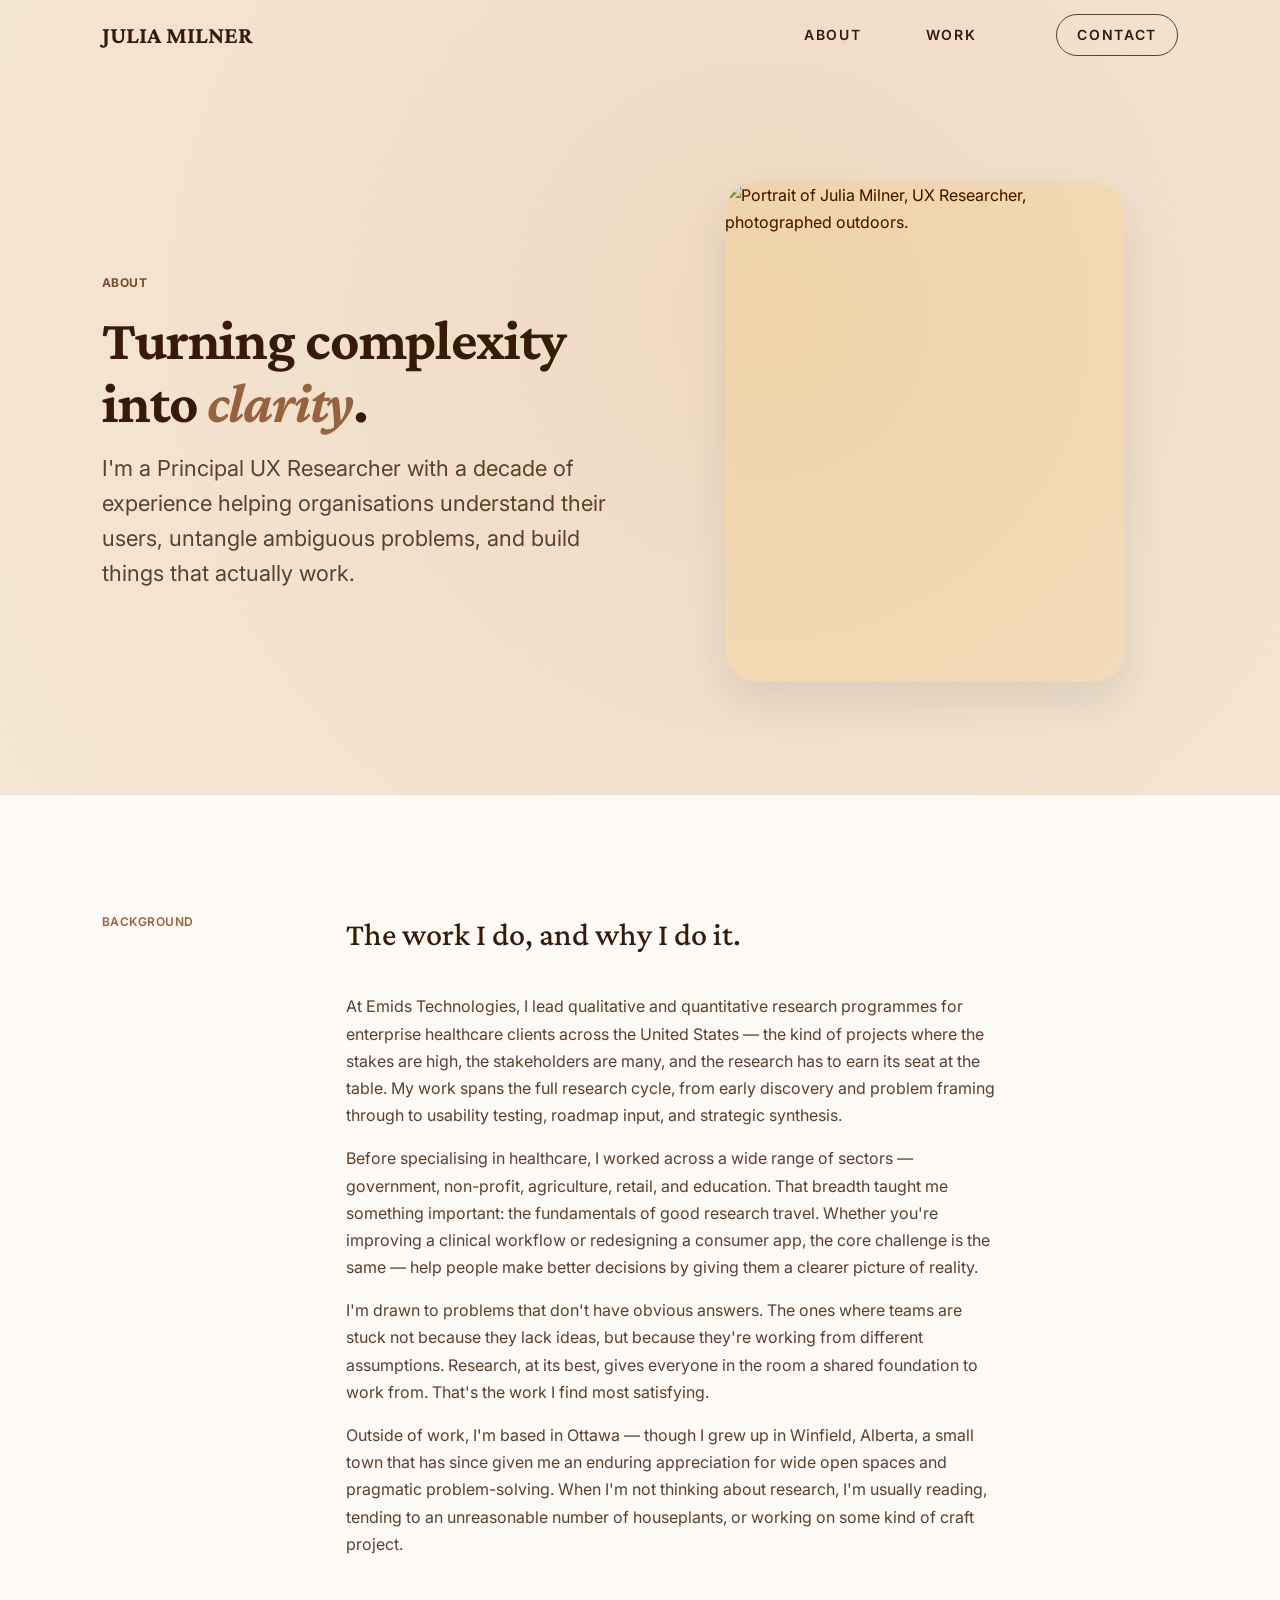
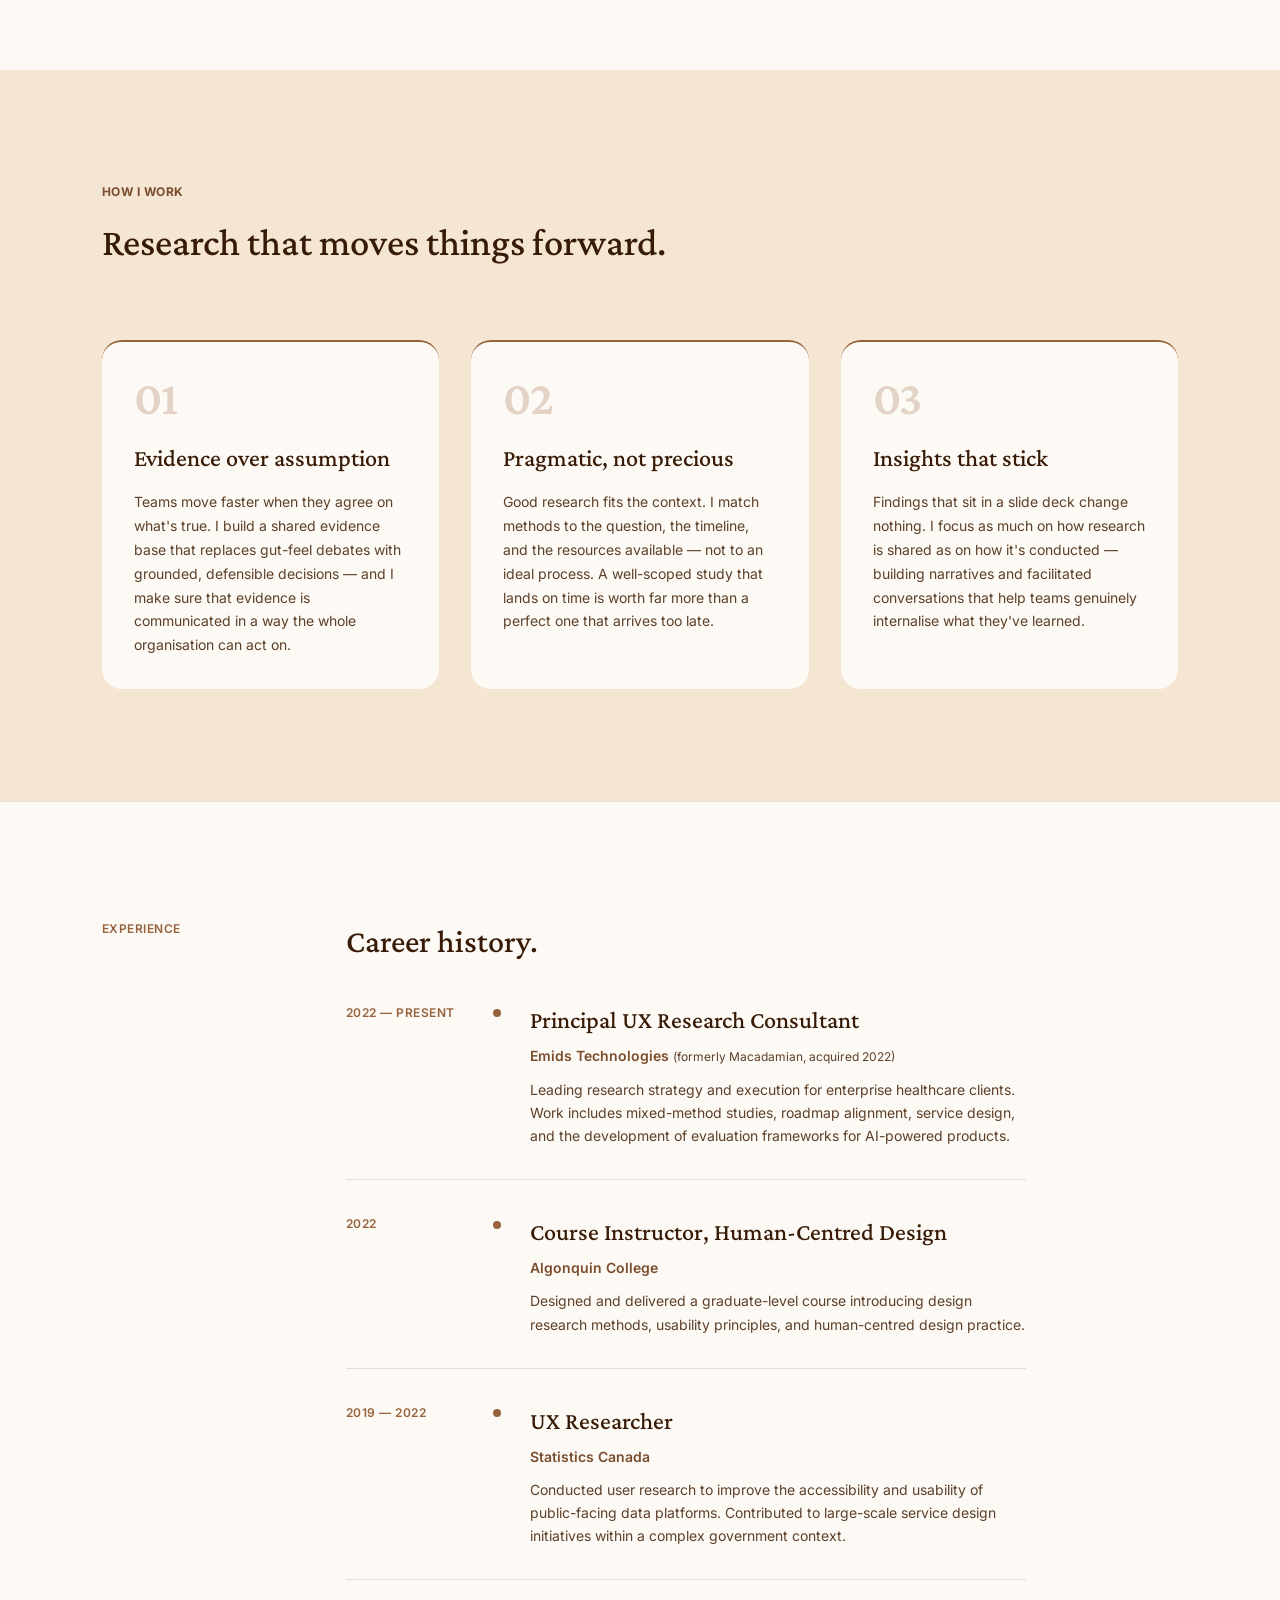
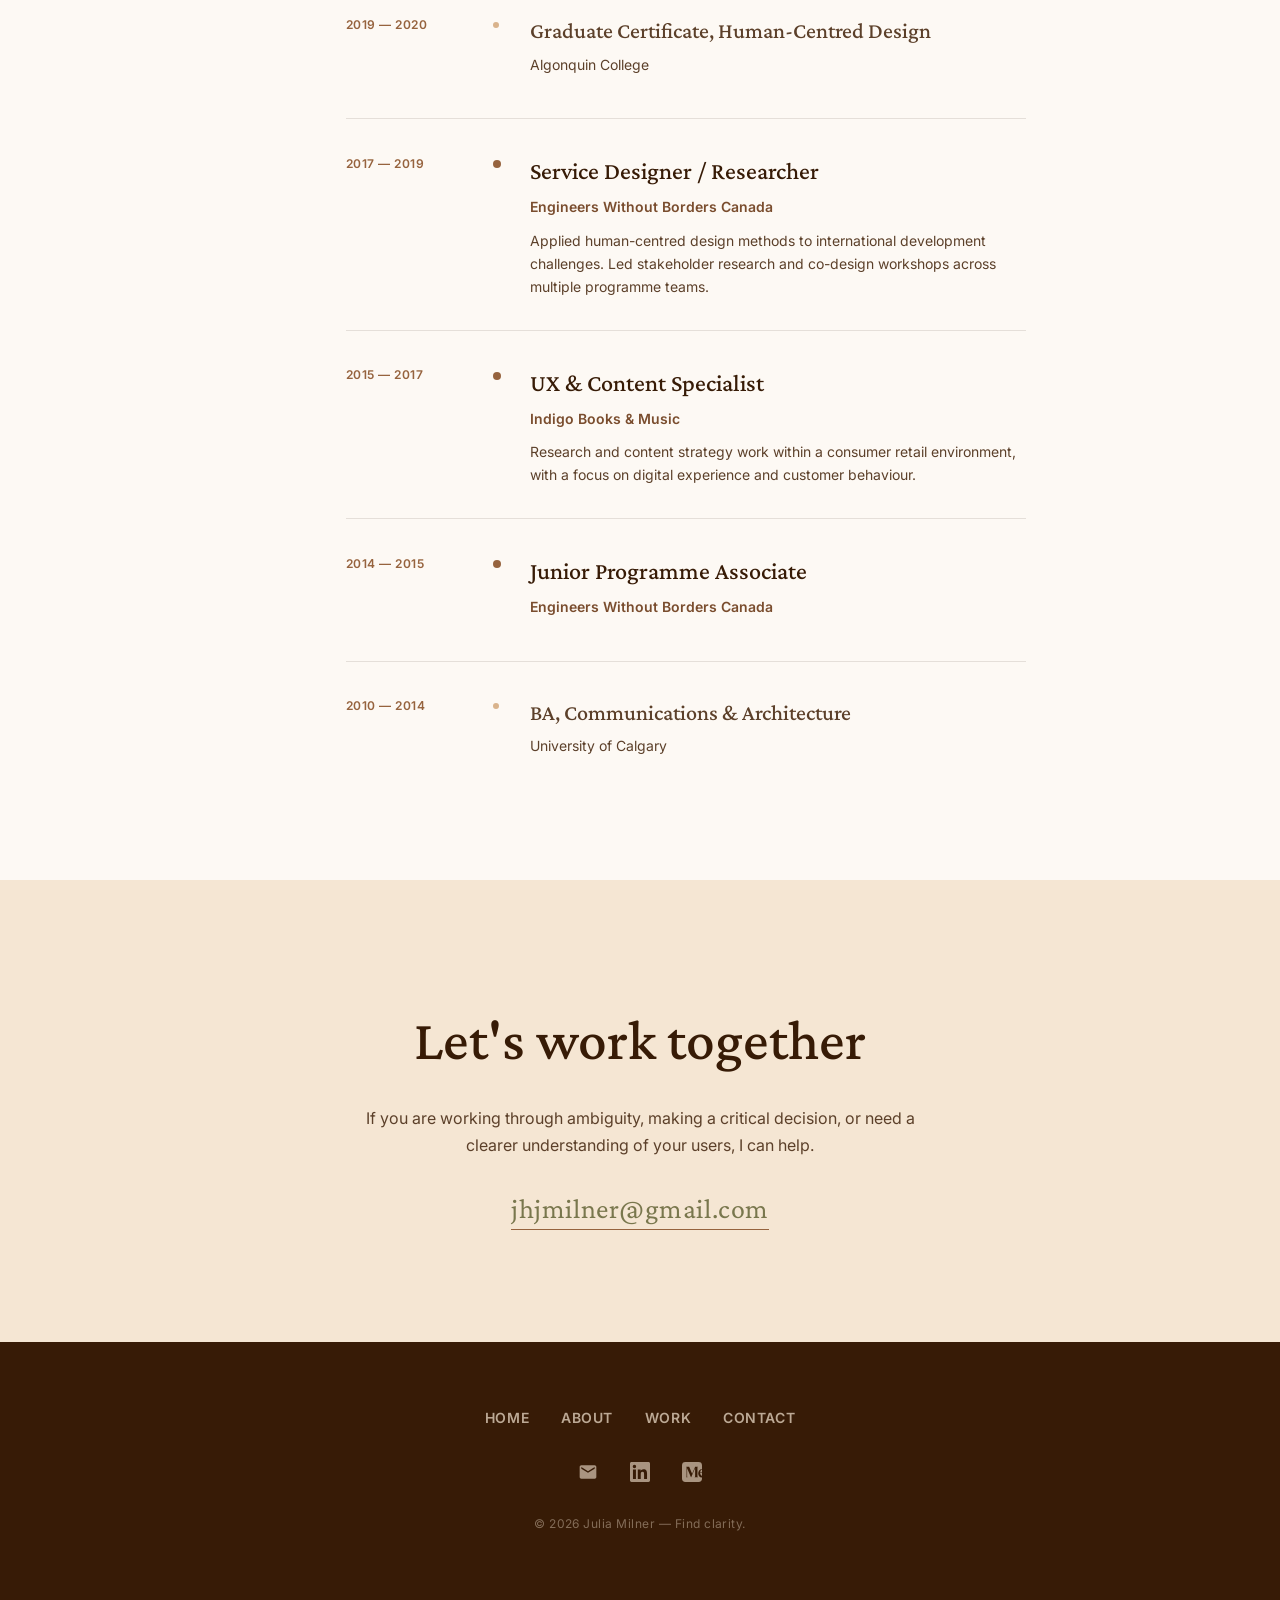
==== about.html @ 1ef883a5 "Updates to Roadmap case study, replacing placeholder images and text." ====
<!DOCTYPE html>
<html lang="en">

<head>
    <meta charset="UTF-8" />
    <meta name="format-detection" content="telephone=no">
    <meta name="viewport" content="width=device-width, initial-scale=1.0" />
    <meta name="description" content="About Julia Milner — Principal UX Researcher and Service Designer specialising in healthcare, AI, and complex enterprise products." />
    <title>About | Julia Milner — UX Researcher & Service Designer</title>

    <!-- Google Fonts -->
    <link rel="preconnect" href="https://fonts.googleapis.com" />
    <link rel="preconnect" href="https://fonts.gstatic.com" crossorigin />
    <link href="https://fonts.googleapis.com/css2?family=Crimson+Pro:ital,wght@0,400;0,600;1,400&family=Inter:wght@400;600;700&display=swap" rel="stylesheet">

    <!-- GSAP & ScrollTrigger -->
    <script src="https://cdnjs.cloudflare.com/ajax/libs/gsap/3.12.2/gsap.min.js" defer></script>
    <script src="https://cdnjs.cloudflare.com/ajax/libs/gsap/3.12.2/ScrollTrigger.min.js" defer></script>

    <!-- Stylesheets: base first, then about-page extensions -->
    <link rel="stylesheet" href="style.css" />
    <link rel="stylesheet" href="about-styles.css" />
</head>

<body>

    <!-- =====================
         NAVIGATION
    ========================== -->
    <nav id="main-nav" aria-label="Main navigation">
        <div class="nav-inner">
            <a href="index.html" class="nav-logo">
                <span class="nav-logo-full">JULIA MILNER</span>
                <span class="nav-logo-initials">JM</span>
            </a>
            <ul class="nav-links">
                <!-- aria-current="page" marks the active link for screen readers -->
                <li><a href="about.html" aria-current="page">About</a></li>
                <li><a href="work.html">Work</a></li>
                <li><a href="#contact" class="btn-secondary">Contact</a></li>
            </ul>
            <button class="nav-hamburger" aria-label="Open navigation menu" aria-expanded="false">
                <span></span>
                <span></span>
            </button>
        </div>
        <!-- Mobile menu overlay -->
        <div class="nav-mobile-menu" aria-hidden="true">
            <ul class="nav-mobile-links">
                <li><a href="index.html">Julia Milner</a></li>
                <li><a href="about.html" aria-current="page">About</a></li>
                <li><a href="work.html">Work</a></li>
                <li><a href="#contact" class="btn-secondary">Contact</a></li>
            </ul>
            <div class="nav-mobile-social">
                <a href="https://www.linkedin.com/in/juliamilner/" target="_blank" rel="noopener noreferrer" aria-label="Visit Julia's LinkedIn profile">
                    <svg xmlns="http://www.w3.org/2000/svg" width="20" height="20" viewBox="0 0 24 24" fill="currentColor" aria-hidden="true">
                        <path d="M20.447 20.452h-3.554v-5.569c0-1.328-.027-3.037-1.852-3.037-1.853 0-2.136 1.445-2.136 2.939v5.667H9.351V9h3.414v1.561h.046c.477-.9 1.637-1.85 3.37-1.85 3.601 0 4.267 2.37 4.267 5.455v6.286zM5.337 7.433a2.062 2.062 0 0 1-2.063-2.065 2.064 2.064 0 1 1 2.063 2.065zm1.782 13.019H3.555V9h3.564v11.452zM22.225 0H1.771C.792 0 0 .774 0 1.729v20.542C0 23.227.792 24 1.771 24h20.451C23.2 24 24 23.227 24 22.271V1.729C24 .774 23.2 0 22.222 0h.003z"/>
                    </svg>
                </a>
                <a href="https://medium.com/@JuliaMilner" target="_blank" rel="noopener noreferrer" aria-label="Visit Julia's Medium profile">
                    <svg xmlns="http://www.w3.org/2000/svg" width="20" height="20" viewBox="0 0 24 24" fill="currentColor" aria-hidden="true">
                        <path d="M4.21 0A4.201 4.201 0 0 0 0 4.21v15.58A4.201 4.201 0 0 0 4.21 24h15.58A4.201 4.201 0 0 0 24 19.79v-1.093c-.137.013-.278.02-.422.02-2.577 0-4.027-2.146-4.09-4.832a7.592 7.592 0 0 1 .022-.708c.093-1.186.475-2.241 1.105-3.022a3.885 3.885 0 0 1 1.395-1.1c.468-.237 1.127-.367 1.664-.367h.023c.101 0 .202.004.303.01V4.211A4.201 4.201 0 0 0 19.79 0Zm.198 5.583h4.165l3.588 8.435 3.59-8.435h3.864v.146l-.019.004c-.705.16-1.063.397-1.063 1.254h-.003l.003 10.274c.06.676.424.885 1.063 1.03l.02.004v.145h-4.923v-.145l.019-.005c.639-.144.994-.353 1.054-1.03V7.267l-4.745 11.15h-.261L6.15 7.569v9.445c0 .857.358 1.094 1.063 1.253l.02.004v.147H4.405v-.147l.019-.004c.705-.16 1.065-.397 1.065-1.253V6.987c0-.857-.358-1.094-1.064-1.254l-.018-.004zm19.25 3.668c-1.086.023-1.733 1.323-1.813 3.124H24V9.298a1.378 1.378 0 0 0-.342-.047Zm-1.862 3.632c-.1 1.756.86 3.239 2.204 3.634v-3.634z"/>
                    </svg>
                </a>
            </div>
        </div>
    </nav>


    <!-- =====================
         ABOUT HERO
         Two-column layout: headline + pull quote left,
         portrait right — mirrors the work page hero pattern.
    ========================== -->
    <header class="about-hero" role="banner">
        <div class="container about-hero-grid">

            <!-- Left: text content -->
            <div class="about-hero-content">
                <span class="label-eyebrow">About</span>
                <h1 class="about-hero-headline">Turning complexity into <em>clarity</em>.</h1>
                <p class="about-hero-lead">
                    I'm a Principal UX Researcher with a decade of experience helping organisations understand their users, untangle ambiguous problems, and build things that actually work.
                </p>
            </div>

            <!-- Right: portrait image
                 REPLACE: swap <div class="about-portrait-placeholder"> for an <img> once
                 a final photo is confirmed.
                 Suggested size: 800 × 1000 px. Use descriptive alt text.
                 Example: <img src="images/julia-about.jpg" alt="Portrait of Julia Milner" />
            -->
            <div class="about-hero-portrait" aria-hidden="false">
                <div class="about-portrait-frame">
                    <img src="images/julia-about.jpg"
                         alt="Portrait of Julia Milner, UX Researcher, photographed outdoors." />
                    <!-- Decorative overlay — purely visual, hidden from screen readers -->
                    <div class="about-portrait-overlay" aria-hidden="true"></div>
                </div>
            </div>

        </div>
    </header>


    <!-- =====================
         BIO SECTION
         Narrative prose introducing Julia to prospective
         clients and hiring managers. Two columns on desktop.
    ========================== -->
    <section id="bio" class="about-section about-bio" aria-labelledby="bio-heading">
        <div class="container about-bio-inner">

            <!-- Sticky section label (desktop) -->
            <div class="about-section-aside">
                <span class="about-section-label" aria-hidden="true">Background</span>
            </div>

            <!-- Main bio content -->
            <div class="about-section-content">
                <h2 id="bio-heading" class="about-section-heading">The work I do, and why I do it.</h2>

                <p>
                    At Emids Technologies, I lead qualitative and quantitative research programmes for enterprise healthcare clients across the United States — the kind of projects where the stakes are high, the stakeholders are many, and the research has to earn its seat at the table. My work spans the full research cycle, from early discovery and problem framing through to usability testing, roadmap input, and strategic synthesis.
                </p>
                <p>
                    Before specialising in healthcare, I worked across a wide range of sectors — government, non-profit, agriculture, retail, and education. That breadth taught me something important: the fundamentals of good research travel. Whether you're improving a clinical workflow or redesigning a consumer app, the core challenge is the same — help people make better decisions by giving them a clearer picture of reality.
                </p>
                <p>
                    I'm drawn to problems that don't have obvious answers. The ones where teams are stuck not because they lack ideas, but because they're working from different assumptions. Research, at its best, gives everyone in the room a shared foundation to work from. That's the work I find most satisfying.
                </p>
                <p>
                    Outside of work, I'm based in Ottawa — though I grew up in Winfield, Alberta, a small town that has since given me an enduring appreciation for wide open spaces and pragmatic problem-solving. When I'm not thinking about research, I'm usually reading, tending to an unreasonable number of houseplants, or working on some kind of craft project.
                </p>
            </div>

        </div>
    </section>


    <!-- =====================
         APPROACH / VALUES SECTION
         Three guiding principles — gives clients and
         hiring managers a sense of how Julia works.
    ========================== -->
    <section id="approach" class="about-section about-approach" aria-labelledby="approach-heading">
        <div class="container">

            <div class="about-approach-header">
                <span class="label-eyebrow">How I work</span>
                <h2 id="approach-heading">Research that moves things forward.</h2>
            </div>

            <div class="about-principles-grid" role="list">

                <!-- Principle 1 -->
                <article class="about-principle-card" role="listitem">
                    <div class="about-principle-number" aria-hidden="true">01</div>
                    <h3>Evidence over assumption</h3>
                    <p>
                        Teams move faster when they agree on what's true. I build a shared evidence base that replaces gut-feel debates with grounded, defensible decisions — and I make sure that evidence is communicated in a way the whole organisation can act on.
                    </p>
                </article>

                <!-- Principle 2 -->
                <article class="about-principle-card" role="listitem">
                    <div class="about-principle-number" aria-hidden="true">02</div>
                    <h3>Pragmatic, not precious</h3>
                    <p>
                        Good research fits the context. I match methods to the question, the timeline, and the resources available — not to an ideal process. A well-scoped study that lands on time is worth far more than a perfect one that arrives too late.
                    </p>
                </article>

                <!-- Principle 3 -->
                <article class="about-principle-card" role="listitem">
                    <div class="about-principle-number" aria-hidden="true">03</div>
                    <h3>Insights that stick</h3>
                    <p>
                        Findings that sit in a slide deck change nothing. I focus as much on how research is shared as on how it's conducted — building narratives and facilitated conversations that help teams genuinely internalise what they've learned.
                    </p>
                </article>

            </div>
        </div>
    </section>


    <!-- =====================
         CAREER TIMELINE SECTION
         Scannable vertical timeline. Recruiters and clients
         can assess experience depth at a glance.
    ========================== -->
    <section id="experience" class="about-section about-timeline-section" aria-labelledby="timeline-heading">
        <div class="container about-bio-inner">

            <!-- Section aside label -->
            <div class="about-section-aside">
                <span class="about-section-label" aria-hidden="true">Experience</span>
            </div>

            <!-- Timeline content -->
            <div class="about-section-content">
                <h2 id="timeline-heading" class="about-section-heading">Career history.</h2>

                <ol class="about-timeline" aria-label="Career history, most recent first">

                    <!-- ── Role 1 ── -->
                    <li class="about-timeline-item">
                        <div class="about-timeline-meta">
                            <span class="about-timeline-date">2022 — Present</span>
                        </div>
                        <div class="about-timeline-body">
                            <h3 class="about-timeline-role">Principal UX Research Consultant</h3>
                            <span class="about-timeline-org">Emids Technologies <span class="about-timeline-note">(formerly Macadamian, acquired 2022)</span></span>
                            <p>
                                Leading research strategy and execution for enterprise healthcare clients. Work includes mixed-method studies, roadmap alignment, service design, and the development of evaluation frameworks for AI-powered products.
                            </p>
                        </div>
                    </li>

                    <!-- ── Role 2 ── -->
                    <li class="about-timeline-item">
                        <div class="about-timeline-meta">
                            <span class="about-timeline-date">2022</span>
                        </div>
                        <div class="about-timeline-body">
                            <h3 class="about-timeline-role">Course Instructor, Human-Centred Design</h3>
                            <span class="about-timeline-org">Algonquin College</span>
                            <p>
                                Designed and delivered a graduate-level course introducing design research methods, usability principles, and human-centred design practice.
                            </p>
                        </div>
                    </li>

                    <!-- ── Role 3 ── -->
                    <li class="about-timeline-item">
                        <div class="about-timeline-meta">
                            <span class="about-timeline-date">2019 — 2022</span>
                        </div>
                        <div class="about-timeline-body">
                            <h3 class="about-timeline-role">UX Researcher</h3>
                            <span class="about-timeline-org">Statistics Canada</span>
                            <p>
                                Conducted user research to improve the accessibility and usability of public-facing data platforms. Contributed to large-scale service design initiatives within a complex government context.
                            </p>
                        </div>
                    </li>

                    <!-- ── Education ── -->
                    <li class="about-timeline-item about-timeline-item--edu">
                        <div class="about-timeline-meta">
                            <span class="about-timeline-date">2019 — 2020</span>
                        </div>
                        <div class="about-timeline-body">
                            <h3 class="about-timeline-role">Graduate Certificate, Human-Centred Design</h3>
                            <span class="about-timeline-org">Algonquin College</span>
                        </div>
                    </li>

                    <!-- ── Role 4 ── -->
                    <li class="about-timeline-item">
                        <div class="about-timeline-meta">
                            <span class="about-timeline-date">2017 — 2019</span>
                        </div>
                        <div class="about-timeline-body">
                            <h3 class="about-timeline-role">Service Designer / Researcher</h3>
                            <span class="about-timeline-org">Engineers Without Borders Canada</span>
                            <p>
                                Applied human-centred design methods to international development challenges. Led stakeholder research and co-design workshops across multiple programme teams.
                            </p>
                        </div>
                    </li>

                    <!-- ── Role 5 ── -->
                    <li class="about-timeline-item">
                        <div class="about-timeline-meta">
                            <span class="about-timeline-date">2015 — 2017</span>
                        </div>
                        <div class="about-timeline-body">
                            <h3 class="about-timeline-role">UX &amp; Content Specialist</h3>
                            <span class="about-timeline-org">Indigo Books &amp; Music</span>
                            <p>
                                Research and content strategy work within a consumer retail environment, with a focus on digital experience and customer behaviour.
                            </p>
                        </div>
                    </li>

                    <!-- ── Role 6 ── -->
                    <li class="about-timeline-item">
                        <div class="about-timeline-meta">
                            <span class="about-timeline-date">2014 — 2015</span>
                        </div>
                        <div class="about-timeline-body">
                            <h3 class="about-timeline-role">Junior Programme Associate</h3>
                            <span class="about-timeline-org">Engineers Without Borders Canada</span>
                        </div>
                    </li>

                    <!-- ── Education ── -->
                    <li class="about-timeline-item about-timeline-item--edu">
                        <div class="about-timeline-meta">
                            <span class="about-timeline-date">2010 — 2014</span>
                        </div>
                        <div class="about-timeline-body">
                            <h3 class="about-timeline-role">BA, Communications &amp; Architecture</h3>
                            <span class="about-timeline-org">University of Calgary</span>
                        </div>
                    </li>

                </ol>
            </div>

        </div>
    </section>


    <!-- =====================
         CONTACT SECTION
         Reuses the shared section-contact pattern exactly.
    ========================== -->
    <section id="contact" class="section-contact" aria-labelledby="contact-heading">
        <canvas id="contact-canvas" width="32" height="32" aria-hidden="true"></canvas>
        <div class="container contact-inner">
            <h2 id="contact-heading">Let's work together</h2>
            <p>If you are working through ambiguity, making a critical decision, or need a clearer understanding of your users, I can help.</p>
            <a href="mailto:jhjmilner@gmail.com" class="contact-email">jhjmilner@gmail.com</a>
        </div>
    </section>


    <!-- =====================
         FOOTER
    ========================== -->
    <footer id="footer" aria-label="Site footer">
        <div class="container footer-inner">
            <nav class="footer-nav" aria-label="Footer navigation">
                <a href="index.html">Home</a>
                <a href="about.html">About</a>
                <a href="work.html">Work</a>
                <a href="#contact">Contact</a>
            </nav>
            <div class="footer-social">
                <a href="mailto:jhjmilner@gmail.com" aria-label="Send Julia an email">
                    <svg xmlns="http://www.w3.org/2000/svg" width="20" height="20" viewBox="0 0 24 24" fill="currentColor" aria-hidden="true">
                        <path d="M20 4H4c-1.1 0-2 .9-2 2v12c0 1.1.9 2 2 2h16c1.1 0 2-.9 2-2V6c0-1.1-.9-2-2-2zm0 4-8 5-8-5V6l8 5 8-5v2z"/>
                    </svg>
                </a>
                <a href="https://www.linkedin.com/in/juliamilner/" target="_blank" rel="noopener noreferrer" aria-label="Visit Julia's LinkedIn profile">
                    <svg xmlns="http://www.w3.org/2000/svg" width="20" height="20" viewBox="0 0 24 24" fill="currentColor" aria-hidden="true">
                        <path d="M20.447 20.452h-3.554v-5.569c0-1.328-.027-3.037-1.852-3.037-1.853 0-2.136 1.445-2.136 2.939v5.667H9.351V9h3.414v1.561h.046c.477-.9 1.637-1.85 3.37-1.85 3.601 0 4.267 2.37 4.267 5.455v6.286zM5.337 7.433a2.062 2.062 0 0 1-2.063-2.065 2.064 2.064 0 1 1 2.063 2.065zm1.782 13.019H3.555V9h3.564v11.452zM22.225 0H1.771C.792 0 0 .774 0 1.729v20.542C0 23.227.792 24 1.771 24h20.451C23.2 24 24 23.227 24 22.271V1.729C24 .774 23.2 0 22.222 0h.003z"/>
                    </svg>
                </a>
                <a href="https://medium.com/@JuliaMilner" target="_blank" rel="noopener noreferrer" aria-label="Visit Julia's Medium profile">
                    <svg xmlns="http://www.w3.org/2000/svg" width="20" height="20" viewBox="0 0 24 24" fill="currentColor" aria-hidden="true">
                        <path d="M4.21 0A4.201 4.201 0 0 0 0 4.21v15.58A4.201 4.201 0 0 0 4.21 24h15.58A4.201 4.201 0 0 0 24 19.79v-1.093c-.137.013-.278.02-.422.02-2.577 0-4.027-2.146-4.09-4.832a7.592 7.592 0 0 1 .022-.708c.093-1.186.475-2.241 1.105-3.022a3.885 3.885 0 0 1 1.395-1.1c.468-.237 1.127-.367 1.664-.367h.023c.101 0 .202.004.303.01V4.211A4.201 4.201 0 0 0 19.79 0Zm.198 5.583h4.165l3.588 8.435 3.59-8.435h3.864v.146l-.019.004c-.705.16-1.063.397-1.063 1.254h-.003l.003 10.274c.06.676.424.885 1.063 1.03l.02.004v.145h-4.923v-.145l.019-.005c.639-.144.994-.353 1.054-1.03V7.267l-4.745 11.15h-.261L6.15 7.569v9.445c0 .857.358 1.094 1.063 1.253l.02.004v.147H4.405v-.147l.019-.004c.705-.16 1.065-.397 1.065-1.253V6.987c0-.857-.358-1.094-1.064-1.254l-.018-.004zm19.25 3.668c-1.086.023-1.733 1.323-1.813 3.124H24V9.298a1.378 1.378 0 0 0-.342-.047Zm-1.862 3.632c-.1 1.756.86 3.239 2.204 3.634v-3.634z"/>
                    </svg>
                </a>
            </div>
            <p class="footer-copy">&copy; 2026 Julia Milner — Find clarity.</p>
        </div>
    </footer>


    <!-- =====================
         SCRIPTS
         script.js handles: nav scroll, smooth scroll,
         hamburger menu, and contact canvas ripple.
    ========================== -->
    <script src="script.js"></script>

    <!-- About-page-specific GSAP animations -->
    <script>
    document.addEventListener('DOMContentLoaded', () => {
        if (typeof gsap === 'undefined' || typeof ScrollTrigger === 'undefined') return;

        gsap.registerPlugin(ScrollTrigger);

        if (window.matchMedia('(prefers-reduced-motion: reduce)').matches) return;

        // ── Hero: staggered entrance on load ────────────────────
        const heroEls = [
            document.querySelector('.label-eyebrow'),
            document.querySelector('.about-hero-headline'),
            document.querySelector('.about-hero-lead'),
        ].filter(Boolean);

        if (heroEls.length) {
            gsap.from(heroEls, {
                opacity: 0,
                y: 24,
                duration: 0.8,
                ease: 'power2.out',
                stagger: 0.14,
                delay: 0.15
            });
        }

        const portrait = document.querySelector('.about-portrait-frame');
        if (portrait) {
            gsap.from(portrait, {
                opacity: 0,
                x: 30,
                duration: 1,
                ease: 'power2.out',
                delay: 0.3
            });
        }

        // ── Bio section ──────────────────────────────────────────
        const bioParagraphs = gsap.utils.toArray('.about-bio .about-section-content p');
        if (bioParagraphs.length) {
            gsap.from(bioParagraphs, {
                opacity: 0,
                y: 20,
                duration: 0.75,
                ease: 'power2.out',
                stagger: 0.1,
                scrollTrigger: {
                    trigger: '.about-bio',
                    start: 'top 85%',
                    toggleActions: 'play none none none'
                }
            });
        }

        // ── Principle cards ──────────────────────────────────────
        const principles = gsap.utils.toArray('.about-principle-card');
        if (principles.length) {
            gsap.from(principles, {
                opacity: 0,
                y: 36,
                duration: 0.7,
                ease: 'power2.out',
                stagger: 0.14,
                scrollTrigger: {
                    trigger: '.about-principles-grid',
                    start: 'top 85%',
                    toggleActions: 'play none none none'
                }
            });
        }

        // ── Timeline items ───────────────────────────────────────
        const timelineItems = gsap.utils.toArray('.about-timeline-item');
        if (timelineItems.length) {
            gsap.from(timelineItems, {
                opacity: 0,
                x: -20,
                duration: 0.6,
                ease: 'power2.out',
                stagger: 0.09,
                scrollTrigger: {
                    trigger: '.about-timeline',
                    start: 'top 85%',
                    toggleActions: 'play none none none'
                }
            });
        }

        // ── Section headings ─────────────────────────────────────
        gsap.utils.toArray('.about-section-heading').forEach(heading => {
            gsap.from(heading, {
                opacity: 0,
                y: 24,
                duration: 0.75,
                ease: 'power2.out',
                scrollTrigger: {
                    trigger: heading,
                    start: 'top 88%',
                    toggleActions: 'play none none none'
                }
            });
        });
    });
    </script>

</body>
</html>
---- style.css ----
/* =============================================
   JULIA MILNER — PORTFOLIO STYLESHEET
   ============================================= */

/* ─── CSS VARIABLES ─────────────────────────── */
:root {
    /* Colours */
    --color-white:        #FFFFFF; /* Pure white for maximum contrast highlights*/
    --color-bg:           #FDF9F4; /* Main: Clean and bright */
    --color-bg-alt:       #F5E6D3; /* Brown - Soft section transitions */
    --color-bg-tan:       #D9B38C; /* Brown - Card backgrounds or emphasized blocks */
    --color-text:         #371B06; /* High-contrast body text */
    --color-text-muted:   #5C402A; /* Secondary info and meta-text */
    --color-accent:       #96633E; /* Brown - Primary brand color/Buttons */
    --color-accent-dk:    #7A4D2E; /* Brown - Accessible icons, links, and bold UI */
    --color-green-lt:     #A4AD6C; /* Green - soft backgrounds */
    --color-green:        #79774D; /* Green - large UI elements/buttons */
    --color-green-text:   #5B6043; /* Green - success messages and accessible text/icons */
    --color-green-dk:     #4D5640; /* Green - high-contrast editorial moments */
    --color-bg-blue:      #EBF2F5; /* Blue - soft backgrounds */ 
    --color-blue-lt:      #8EABB8; /* Blue - large UI elements, borders, decorations */
    --color-blue:         #4B6573; /* Blue - accessible text/icons */
    --color-blue-dk:      #32424A; /* Blue - high-contrast editorial moments */
    --color-grey:         #706E6C;
    --color-red:          #91463D; /* Red - error states and critical accents */
    --color-border:       rgba(59, 44, 27, 0.122);

    /* RGB component versions (for rgba() use) */
    --color-bg-rgb:         253, 249, 244;
    --color-accent-rgb:     150, 99, 62;
    --color-accent-dk-rgb:  122, 77, 46;
    --color-bg-alt-rgb:     245, 230, 211;
    --color-bg-tan-rgb:     217, 179, 140;
    --color-bg-blue-rgb:    235, 242, 245;
    --color-blue-lt-rgb:    142, 171, 184;
    --color-blue-rgb:       75, 101, 115;


    /* Typography */
    --font-serif:         'Crimson Pro', 'Newsreader', Georgia, serif;
    --font-sans:          'Inter', 'Public Sans', system-ui, sans-serif;

    /* Spacing */
    --space-xs:           0.5rem;
    --space-sm:           1rem;
    --space-md:           2rem;
    --space-lg:           4rem;
    --space-xl:           7rem;

    /* Layout */
    --max-width:          1140px;
    --nav-height:         70px;
    --text-max-width:     68ch;

    /* Transitions */
    --transition-base:    0.3s ease;

   /* Typescales (modified from M3) */
    --typescale-display:    clamp(3.5rem, 8vw, 5rem);  /* Fluid scaling for the Hero */

    --typescale-display-large: 3.5625rem;
    --typescale-display-medium: 2.8125rem; /* H2 */
    --typescale-display-small: 2.25rem;
    --typescale-headline-large: 2rem; /* H3 */
    --typescale-headline-medium: 1.75rem;
    --typescale-headline-small: 1.5rem;
    --typescale-title-large: 1.375rem;
    --typescale-title-medium: 1rem;
    --typescale-title-small: 0.875rem;
    --typescale-body-large: 1rem; /* Paragraph / Body */
    --typescale-body-medium: 0.875rem;
    --typescale-body-small: 0.75rem;
    --typescale-label-large: 0.875rem; /* Nav */
    --typescale-label-medium: 0.75rem; /* Eyebrow */
    --typescale-label-small: 0.6875rem; 

    /* Spacing */
    --lineheight-display:   1.1;
    --lineheight-heading:   1.3;
    --lineheight-body:      1.7; 

     /* Font weights */
    --weight-display: 700;
    --weight-headline: 500;
    --weight-title: 600;
    --weight-body: 400;
    --weight-label: 600; 
    
    /* Tracking */
    --tracking-display:    -0.02em;  /* Tighten large text for a "locked-in" look */
    --tracking-body:        0.02em;  /* Slightly loosen body text for readability */
    --tracking-label:       0.04em;  /* Open up small labels for an airy feel */
}

/* ─── RESET & BASE ───────────────────────────── */
*, *::before, *::after {
    box-sizing: border-box;
    margin: 0;
    padding: 0;
}

html {
    scroll-behavior: smooth;
    font-size: 16px;
}

body {
    background-color: var(--color-bg);
    color: var(--color-text);
    font-family: var(--font-sans);
    font-weight: var(--weight-body);
    line-height: 1.7;
    -webkit-font-smoothing: antialiased;
    -moz-osx-font-smoothing: grayscale;
}

img {
    display: block;
    max-width: 100%;
    height: auto;
}

ul {
    list-style: none;
}

a {
    color: inherit;
    text-decoration: none;
    transition: color var(--transition-base), opacity var(--transition-base);
}

a:hover {
    color: var(--color-accent);
}

/* Screen-reader only utility */
.sr-only {
    position: absolute;
    width: 1px;
    height: 1px;
    padding: 0;
    margin: -1px;
    overflow: hidden;
    clip: rect(0, 0, 0, 0);
    white-space: nowrap;
    border: 0;
}

/* ─── TYPOGRAPHY ─────────────────────────────── */
h1 {
    font-family: var(--font-serif);
    font-size: var(--typescale-display-large);
    font-weight: var(--weight-display);
    line-height: var(--lineheight-display);
    letter-spacing: var(--tracking-display);
    /* Try italics for a "human" touch */
    font-style: normal; 
}

h2 {
    font-family: var(--font-serif);
    font-size: var(--typescale-display-large);
    text-transform: none;
    font-weight: var(--weight-headline);
    color: var(--color-text);
    margin-bottom: var(--space-md); 
}

h3 {
    font-family: var(--font-serif);
    font-size: var(--typescale-headline-large);
    text-transform: none;
    font-weight: var(--weight-headline);
    color: var(--color-accent-dk);
    margin-bottom: var(--space-sm); 
}

/* Use a "Label" style for eyebrow text */
.label-eyebrow {
    font-family: var(--font-sans);
    font-size: var(--typescale-label-medium);
    font-weight: var(--weight-display);
    text-transform: uppercase;
    letter-spacing: var(--tracking-label);
    color: var(--color-accent-dk);
    margin-bottom: 0.5rem;
    display: block;
}

p {
    font-family: var(--font-sans);
    font-size: var(--typescale-body-large);
    font-weight: var(--weight-body);
    line-height: var(--lineheight-body);
    color: var(--color-text-muted); /* Slightly softer than pure black/brown */
    max-width: 65ch; /* Limit line length for comfortable reading */
    margin-bottom: var(--space-sm); 
}

.intro-text h2 {
    text-align: left;
}

.italic-text-primary {
    font-family: var(--font-serif);
    font-size: var(--typescale-display-large);
    font-weight: var(--weight-display);
    line-height: var(--lineheight-display);
    letter-spacing: var(--tracking-display);
    font-style: italic; 
    color: var(--color-accent);
}

/* ─── LAYOUT UTILITIES ───────────────────────── */
.container {
    width: 100%;
    max-width: var(--max-width);
    margin: 0 auto;
    padding: 0 var(--space-md);
}

.grid-two-col {
    display: grid;
    grid-template-columns: 1fr 1fr;
    gap: var(--space-md);
}

/* ─── NAVIGATION ─────────────────────────────── */
#main-nav {
    position: fixed;
    top: 0;
    left: 0;
    width: 100%;
    height: var(--nav-height);
    z-index: 100;
    background-color: transparent;
    overflow: visible;
    transition: background-color var(--transition-base),
                box-shadow var(--transition-base);
}

#main-nav.scrolled {
    background-color: var(--color-bg);
    box-shadow: 0 1px 0 var(--color-border);
}

.nav-inner {
    max-width: var(--max-width);
    margin: 0 auto;
    padding: 0 var(--space-md);
    height: 100%;
    display: flex;
    align-items: center;
    justify-content: space-between;
    background-color: transparent;
}

.nav-logo {
    font-family: var(--font-serif);
    font-size: 1.5rem;
    text-transform: uppercase;
    font-weight: 700;
    letter-spacing: 0.001em;
    color: var(--color-text);
}

.nav-logo-initials {
    display: none;
}

.nav-logo-full {
    display: inline;
}

.nav-links {
    display: flex;
    gap: var(--space-lg);
    align-items: center;
}

.nav-links a {
    font-family: var(--font-sans);
    font-size: var(--typescale-label-large);
    font-weight: 600;
    letter-spacing: 0.12em;
    text-transform: uppercase;
    color: var(--color-text);
    position: relative;
}

.nav-links a::after {
    content: '';
    position: absolute;
    bottom: -3px;
    left: 0;
    width: 0;
    height: 1px;
    background-color: var(--color-accent);
    transition: width var(--transition-base);
}

.nav-links a:hover::after,
.nav-links a:focus::after {
    width: 100%;
}

.nav-links a:hover {
    color: var(--color-text);
}

.nav-hamburger {
    display: none;
}

.nav-mobile-menu {
    display: none;
}

/* Override nav link styles when btn-primary is used in nav */
.nav-links .btn-secondary {
    margin-left: var(--space-sm);
}

.nav-links .btn-secondary::after {
    display: none;
}


/* - BUTTON HEIRARCHY -
   Primary: .btn-primary — for main CTAs, bold and filled
   Secondary: .btn-secondary — for less critical actions, outlined
   Text: .btn-text — for subtle links, with animated underline
*/

/* ─── PRIMARY BUTTON ─────────────────────────── */
.btn-primary {
    display: inline-flex;
    align-items: center;
    justify-content: center;
    font-family: var(--font-sans);
    font-size: var(--typescale-label-large);
    font-weight: var(--weight-label);
    letter-spacing: 0.1em;
    text-transform: uppercase;
    color: var(--color-bg);
    background-color: var(--color-text);
    border: 2px solid var(--color-text);
    border-radius: 100px;
    padding: 0.5rem 1.25rem;
    cursor: pointer;
    text-decoration: none;
    position: relative;
    overflow: hidden;
    transition: background-color 0.25s ease,
                color 0.25s ease,
                border-color 0.25s ease,
                transform 0.15s ease,
                box-shadow 0.25s ease;

    /* Prevent text selection on click */
    user-select: none;
    -webkit-user-select: none;
}

/* Hover state — inverts to outlined style */
.btn-primary:hover {
    background-color: transparent;
    color: var(--color-text);
    border-color: var(--color-text);
    box-shadow: 0 4px 16px rgba(55, 27, 6, 0.15);
}

/* Active / clicked state — slight press effect */
.btn-primary:active {
    transform: scale(0.97);
    box-shadow: none;
    background-color: var(--color-bg-alt);
    color: var(--color-text);
}

/* Focus state — keyboard navigation */
.btn-primary:focus-visible {
    outline: 2px solid var(--color-accent);
    outline-offset: 4px;
    background-color: transparent;
    color: var(--color-text);
}

/* Disabled state */
.btn-primary:disabled,
.btn-primary[aria-disabled="true"] {
    opacity: 0.4;
    cursor: not-allowed;
    pointer-events: none;
}

/* ─── SECONDARY BUTTON ───────────────────────── */
.btn-secondary {
    display: inline-flex;
    align-items: center;
    justify-content: center;
    font-family: var(--font-sans);
    font-size: var(--typescale-label-large);
    font-weight: var(--weight-label);
    letter-spacing: 0.1em;
    text-transform: uppercase;
    color: var(--color-text);
    background-color: transparent;
    border: 1.5px solid var(--color-text-muted);
    border-radius: 100px;
    padding: 0.5rem 1.25rem;
    cursor: pointer;
    text-decoration: none;
    position: relative;
    overflow: hidden;
    transition: background-color 0.25s ease,
                color 0.25s ease,
                border-color 0.25s ease,
                transform 0.15s ease,
                box-shadow 0.25s ease;
    user-select: none;
    -webkit-user-select: none;
}

/* Hover state — subtle fill appears */
.btn-secondary:hover {
    background-color: var(--color-bg-alt);
    border-color: var(--color-text);
    color: var(--color-text);
    box-shadow: 0 4px 16px rgba(55, 27, 6, 0.08);
}

/* Active / clicked state */
.btn-secondary:active {
    transform: scale(0.97);
    box-shadow: none;
    background-color: var(--color-bg-tan);
    border-color: var(--color-text);
}

/* Focus state — keyboard navigation */
.btn-secondary:focus-visible {
    outline: 2px solid var(--color-accent);
    outline-offset: 4px;
}

/* Disabled state */
.btn-secondary:disabled,
.btn-secondary[aria-disabled="true"] {
    opacity: 0.4;
    cursor: not-allowed;
    pointer-events: none;
}

/* ─── TEXT BUTTON ────────────────────────────── */
.btn-text {
    display: inline-flex;
    align-items: center;
    justify-content: center;
    gap: 0.35em;
    font-family: var(--font-sans);
    font-size: var(--typescale-label-large);
    font-weight: var(--weight-label);
    letter-spacing: 0.1em;
    text-transform: uppercase;
    color: var(--color-text);
    background-color: transparent;
    border: none;
    border-radius: 0;
    padding: 0.25rem 0;
    cursor: pointer;
    text-decoration: none;
    position: relative;
    transition: color 0.25s ease,
                transform 0.15s ease,
                gap 0.25s ease;
    user-select: none;
    -webkit-user-select: none;
}

/* Animated underline */
.btn-text::after {
    content: '';
    position: absolute;
    bottom: 0;
    left: 0;
    width: 0;
    height: 1px;
    background-color: var(--color-text);
    transition: width 0.25s ease;
}

/* Hover state — underline grows, arrow nudges right */
.btn-text:hover {
    color: var(--color-text);
    gap: 0.55em;
}

.btn-text:hover::after {
    width: 100%;
}

/* Active / clicked state */
.btn-text:active {
    transform: scale(0.97);
    color: var(--color-text-muted);
}

/* Focus state */
.btn-text:focus-visible {
    outline: 2px solid var(--color-accent);
    outline-offset: 4px;
}

/* Disabled state */
.btn-text:disabled,
.btn-text[aria-disabled="true"] {
    opacity: 0.4;
    cursor: not-allowed;
    pointer-events: none;
}

/* Arrow variant — adds a → that nudges on hover */
.btn-text.btn-text--arrow::before {
    content: none;
}

.btn-text.btn-text--arrow::after {
    display: none;
}

.btn-text.btn-text--arrow .btn-arrow {
    display: inline-block;
    transition: transform 0.25s ease;
}

.btn-text.btn-text--arrow:hover .btn-arrow {
    transform: translateX(4px);
}

/* ─── HERO SECTION ───────────────────────────── */
#hero {
    position: relative;
    width: 100%;
    height: 100vh;
    min-height: 600px;
    overflow: hidden;
    background-color: var(--color-bg-alt);
}

/* ─── AURA HERO ──────────────────────────────── */
#aura-hero {
    position: absolute;
    inset: 0;
    width: 100%;
    height: 100%;
    filter: blur(8vw);
    z-index: 0;
}

#aura-canvas {
    width: 100%;
    height: 100%;
    display: block;
}

.aura-mask {
    position: absolute;
    inset: 0;
    background: linear-gradient(
        to bottom,
        transparent 0%,
        transparent 55%,
        var(--color-bg) 100%
    );
    z-index: 1;
}

.hero-text-overlay {
    position: absolute;
    inset: 0;
    z-index: 2;
    display: flex;
    flex-direction: column;
    align-items: center;
    justify-content: center;
    pointer-events: none;
    margin-left: auto;
    margin-right: auto;
}

.hero-headline {
    font-family: var(--font-serif);
    font-size: clamp(3.5rem, 12vw, 9.6875rem); /* scales to ~155px at wide screens */
    font-weight: var(--weight-display);
    line-height: 1;
    letter-spacing: 0.01em;
    color: var(--color-bg);
    text-align: center;
    mix-blend-mode: multiply;
}
.hero-subhead {
    font-family: var(--font-sans);
    font-size: clamp(1rem, 2vw, 1.375rem);
    font-weight: var(--weight-display);
    line-height: var(--lineheight-heading);
    letter-spacing: var(--tracking-body);
    color: var(--color-text-muted);
    text-align: center;
    margin-top: var(--space-lg);
    padding: 0 var(--space-md);
    max-width: 700px;
    mix-blend-mode: multiply;
}


/* ─── HERO SCROLL INDICATOR ──────────────────── */
.hero-scroll-indicator {
    position: absolute;
    bottom: var(--space-md);
    left: 50%;
    transform: translateX(-50%);
    color: var(--color-blue);
    opacity: 0.8;
    z-index: 10;
    display: flex;
    align-items: center;
    justify-content: center;
    transition: opacity var(--transition-base);
    animation: chevron-bounce 2s ease-in-out infinite;
}

.hero-scroll-indicator:hover {
    opacity: 1;
    color: white;
}

@keyframes chevron-bounce {
    0%, 100% { transform: translateX(-50%) translateY(0); }
    50%       { transform: translateX(-50%) translateY(8px); }
}

/* ─── ELEVATOR PITCH SECTION ─────────────────── */
.section-pitch {
    padding: var(--space-lg) 0;
    background-color: var(--color-text);
    text-align: center;
}

.pitch-inner {
    max-width: 780px;
}

.pitch-inner h2 {
    color: var(--color-bg);
    font-size: var(--typescale-display-medium);
    margin-bottom: var(--space-md);
    letter-spacing: 0.02em;
}

.pitch-inner p {
    color: var(--color-bg-alt);
    opacity: 0.8;
    font-size: var(--typescale-title-medium);
    line-height: var(--lineheight-heading);
    max-width: var(--text-max-width);
    margin: 0 auto;
}

.pitch-closing {
    margin-top: var(--space-md) !important;
    font-family: var(--font-serif);
    font-size: var(--typescale-headline-small) !important;
    font-style: italic;
    opacity: 1 !important;
    color: var(--color-accent) !important;
    line-height: var(--lineheight-headline-small) !important;
}

/* ─── CRED BAR SECTION ───────────────────────── */
.section-cred {
    padding: var(--space-md) 0;
    background-color: var(--color-bg-alt);
    overflow: hidden;
}

.cred-track-wrapper {
    position: relative;
    width: 100%;
    /* Edge fade using mask */
    -webkit-mask-image: linear-gradient(
        to right,
        transparent 0%,
        black 12%,
        black 88%,
        transparent 100%
    );
    mask-image: linear-gradient(
        to right,
        transparent 0%,
        black 12%,
        black 88%,
        transparent 100%
    );
}

.cred-track {
    display: flex;
    align-items: center;
    gap: var(--space-lg);
    width: max-content;
    animation: cred-scroll 35s linear infinite;
    will-change: transform;
    transform: translateZ(0);
    backface-visibility: hidden;
}

.cred-track:hover {
    animation-play-state: paused;
}

.cred-logo {
    display: flex;
    align-items: center;
    flex-shrink: 0;
}

.cred-logo img {
    height: 36px;
    width: auto;
    max-width: 140px;
    object-fit: contain;
    filter: grayscale(100%) opacity(65%);
    transition: filter var(--transition-base);
}

.cred-logo img:hover {
    filter: grayscale(100%) opacity(70%);
}

@keyframes cred-scroll {
    0%   { transform: translate3d(0, 0, 0); }
    100% { transform: translate3d(-50%, 0, 0); }
}

/* Respect reduced motion */
@media (prefers-reduced-motion: reduce) {
    .cred-track {
        animation: none;
    }
}

/* ─── INTRODUCTION SECTION ───────────────────── */
.section-introduction {
    padding: var(--space-xl) 0;
    background-color: var(--color-bg);
}

.intro-text {
    display: flex;
    flex-direction: column;
    justify-content: center;
    padding-right: var(--space-lg);
}

.intro-text h2 {
    margin-bottom: var(--space-md);
}

.intro-text p {
    font-family: var(--font-sans);
    font-size: var(--typescale-body-large);
    line-height: var(--lineheight-body);
    letter-spacing: var(--tracking-body);
    color: var(--color-text);
    max-width: var(--text-max-width);
}

.intro-image {
    position: relative;
}

.intro-image img {
    width: 100%;
    height: 520px;
    border-radius: 32px;
    object-fit: cover;
    object-position: center;
}

.intro-image::before {
    content: '';
    position: absolute;
    top: -16px;
    left: -16px;
    width: 100%;
    height: 100%;
    border: 1px solid var(--color-border);
    z-index: -1;
    border-radius: 32px;
}

/* ─── PROJECTS SECTION ───────────────────────── */
.section-projects {
    padding: var(--space-md) 0 var(--space-xl) 0;
    background-color: var(--color-bg-alt);
}

.projects-header {
    display: flex;
    justify-content: space-between;
    align-items: baseline;
    flex-wrap: wrap;
    margin-bottom: var(--space-md);
    gap: var(--space-sm);
}

.projects-header h2 {
    margin-bottom: 0;
}

@media (max-width: 640px) {
    .projects-header {
        flex-direction: column;
        align-items: flex-start;
    }
}

/* Responsive grid */
.projects-grid {
    display: grid;
    grid-template-columns: 1fr;
    gap: var(--space-md);
}

@media (min-width: 768px) {
    .projects-grid {
        grid-template-columns: repeat(3, 1fr);
        gap: var(--space-md);
        align-items: start;
    }
}

/* Project card styling */
.project-card {
    background-color: var(--color-bg);
    border-radius: 20px;
    transition: transform var(--transition-base), box-shadow var(--transition-base);
    cursor: pointer;
    height: 100%;
    width: 100%;
    display: flex;
    flex-direction: column;
    overflow: hidden;
    isolation: isolate;
    -webkit-mask-image: -webkit-radial-gradient(white, black);
    mask-image: radial-gradient(white, black);
}

.project-card-link {
    text-decoration: none;
    color: inherit;
    display: flex;
    height: 100%;
    width: 100%;
    border-radius: 20px;
    overflow: hidden;
    outline: none;
    transition: outline-offset 0.2s ease;
}

/* Focus visible for keyboard/tap */
.project-card-link:focus-visible {
    outline: 2px solid var(--color-accent);
    outline-offset: 4px;
    border-radius: 20px;
}

/* Hover: scale image AND overlay together */
/* ONLY apply hover effects on devices that support hover (desktop) */
@media (hover: hover) and (pointer: fine) {
    .project-card-link:hover .project-card {
        transform: translateY(-6px);
        box-shadow: 0 20px 48px rgba(42, 43, 47, 0.10);
    }
    
    .project-card:hover .project-card-media img,
    .project-card:hover .project-card-media::after {
        transform: scale(1.03);
    }
}

/* Remove hover effect on touch devices to prevent glitch */
@media (hover: none) and (pointer: coarse) {
    .project-card:active {
        transform: scale(0.98);
        transition: transform 0.05s ease;
    }
}

/* Better touch feedback for all interactive elements on mobile */
@media (hover: none) and (pointer: coarse) {
    .project-card-link:active .project-card {
        background-color: var(--color-bg-alt);
        transition: background-color 0.05s ease;
    }
    
    .btn-primary:active,
    .btn-secondary:active,
    .btn-text:active {
        transform: scale(0.97);
    }
}

/* Project card media container (image + overlay) */
.project-card-media {
    position: relative;
    overflow: hidden;
    aspect-ratio: 4 / 3; 
    flex-shrink: 0;
    min-height: 0;
    background-color: var(--color-accent);  /* fallback for image gaps */
    border-radius: 20px 20px 0 0;
}

.project-card-media img {
    display: block;
    width: 100%;
    height: 100%;
    object-fit: cover;
    object-position: top center; 
    transition: transform 0.5s ease;
    transform: translateZ(0);
}

/* Overlay that recolours the image */
.project-card-media::after {
    content: '';
    position: absolute;
    top: 0;
    left: 0;
    width: 100%;
    height: 100%;
    background-color: var(--color-accent);
    mix-blend-mode: overlay;
    pointer-events: none;
    transition: transform 0.5s ease;
    transform: scale(1.01);
}

/* Colour variants */
.project-card[data-color="green"] .project-card-media::after {
    background-color: var(--color-green);
}
.project-card[data-color="blue"] .project-card-media::after {
    background-color: var(--color-blue-lt);
}

.project-card[data-color="brown"] .project-card-media::after {
    background-color: var(--color-text-muted);
}

/* Adjusted text spacing for better mobile readability */
.project-card h3 {
    padding: var(--space-sm) var(--space-md) 0.25rem var(--space-md);
    font-size: var(--typescale-headline-small);
}

.project-card p {
    padding: 0 var(--space-md) var(--space-md) var(--space-md);
    font-size: var(--typescale-label-large);
    font-weight: var(--weight-headline);
    letter-spacing: var(--tracking-body);
    color: var(--color-text-muted);
    text-transform: none;
    flex: 1 0 auto;
    line-height: 1.5;
}

/* Smaller padding on very narrow screens (under 400px) */
@media (max-width: 400px) {
    .project-card h3,
    .project-card p {
        padding-left: var(--space-sm);
        padding-right: var(--space-sm);
    }
}

.project-card:last-child {
    margin-bottom: 0;
}


/* ─── SERVICES SECTION ───────────────────────── */
.section-services {
    padding: var(--space-md) 0 var(--space-xl) 0;
    background-color: var(--color-bg);
}

.services-grid {
    gap: var(--space-md);
}

.service-card {
    padding: var(--space-md) var(--space-md);
    background-color: var(--color-bg-alt);
    border-top: 2px solid var(--color-accent);
    border-radius: 20px;
    transition: background-color var(--transition-base);
}

.service-card:hover {
    background-color: var(--color-bg-alt);
}

.service-card-header {
    display: flex;
    align-items: center;
    gap: var(--space-sm);
    margin-bottom: var(--space-sm);
}

.service-icon {
    display: flex;
    align-items: center;
    justify-content: center;
    flex-shrink: 0;
    width: 44px;
    height: 44px;
    background-color: var(--color-bg-alt);
    border-radius: 14px;
    color: var(--color-accent);
}

.service-card h3 {
    font-family: var(--font-serif);
    font-size: var(--typescale-headline-small);
    line-height: var(--lineheight-heading);
    margin-bottom: 0;
    letter-spacing: 0.02em;
}

.service-card p {
    font-family: var(--font-sans);
    font-size: var(--typescale-label-large);
    font-weight: var(--weight-headline);
    line-height: var(--lineheight-body);
    color: var(--color-text-muted);
    padding: 0.3rem 0;
    border-bottom: none;
}

/* ─── CONTACT SECTION ────────────────────────── */
.section-contact {
    position: relative;
    padding: var(--space-xl) 0;
    background-color: var(--color-bg-alt);
    text-align: center;
    overflow: hidden;
}

#contact-canvas {
    position: absolute;
    inset: 0;
    width: 100%;
    height: 100%;
    opacity: 0.35;
    pointer-events: none;
}

.contact-inner {
    position: relative;
    z-index: 1;
    max-width: 640px;
}

.contact-inner h2 {
    margin-bottom: var(--space-sm);
}

.contact-inner p {
    font-family: var(--font-sans);
    font-size: var(--typescale-body-large);
    line-height: var(--lineheight-body);
    color: var(--color-text-muted);
    margin-bottom: var(--space-md);
    max-width: var(--text-max-width);
    margin-left: auto;
    margin-right: auto;
}

.contact-email {
    display: inline-block;
    font-family: var(--font-serif);
    font-size: var(--typescale-headline-medium);
    line-height: var(--lineheight-heading);
    color: var(--color-green);
    letter-spacing: 0.02em;
    border-bottom: 1px solid var(--color-accent);
    padding-bottom: 2px;
    transition: opacity var(--transition-base);
}

.contact-email:hover {
    opacity: 0.7;
    color: var(--color-accent);
}

/* ─── FOOTER ─────────────────────────────────── */
#footer {
    background-color: var(--color-text);
    color: var(--color-bg);
    padding: var(--space-lg) 0;
    padding-bottom: calc(var(--space-lg) + env(safe-area-inset-bottom));
}

.footer-inner {
    display: flex;
    flex-direction: column;
    align-items: center;
    gap: var(--space-md);
    text-align: center;
}

.footer-nav {
    display: flex;
    gap: var(--space-md);
    flex-wrap: wrap;
    justify-content: center;
}

.footer-nav a {
    font-family: var(--font-sans);
    font-size: var(--typescale-label-large);
    letter-spacing: var(--tracking-label);
    font-weight: 600;
    text-transform: uppercase;
    color: var(--color-bg-alt);
    opacity: 0.7;
    transition: opacity var(--transition-base);
}

.footer-nav a:hover {
    opacity: 1;
    color: var(--color-bg-alt);
}

.footer-social {
    display: flex;
    gap: var(--space-md);
    align-items: center;
}

.footer-social a {
    color: var(--color-bg-alt);
    opacity: 0.6;
    transition: opacity var(--transition-base), color var(--transition-base);
    display: flex;
    align-items: center;
    justify-content: center;
}

.footer-social a:hover {
    opacity: 1;
    color: var(--color-accent);
}

.footer-copy {
    font-family: var(--font-sans);
    font-size: var(--typescale-body-small);
    line-height: var(--lineheight-body);
    color: var(--color-bg-alt);
    opacity: 0.4;
    letter-spacing: 0.04em;
}

/* ─── RESPONSIVE: TABLET ─────────────────────── */
@media (max-width: 900px) {
    :root {
        --space-xl: 5rem;
        --space-lg: 3rem;
    }

    .grid-two-col {
        grid-template-columns: 1fr 1fr;
        gap: var(--space-md);
    }

    .intro-text {
        padding-right: var(--space-sm);
    }
}

/* ─── RESPONSIVE: MOBILE ─────────────────────── */
@media (max-width: 640px) {
    :root {
        --space-xl: 4rem;
        --space-lg: 2.5rem;
        --typescale-headline-large:  1.75rem;
        --typescale-headline-medium: 1.5rem;
        --typescale-headline-small:  1.25rem;
        --typescale-title-large:     1.25rem;
    }

    .grid-two-col {
        grid-template-columns: 1fr;
    }

    /* Stack intro image below text on mobile */
    .section-introduction .grid-two-col {
        grid-template-columns: 1fr;
    }

    .intro-text {
        padding-right: 0;
    }

    .intro-image {
        margin-top: var(--space-md);
    }

    .intro-image::before {
        display: none;
    }

    .intro-image img {
        height: 380px;
    }

    /* Nav adjustments */
    .nav-links {
        gap: var(--space-md);
    }

    .nav-links a {
        font-size: var(--typescale-label-medium);
    }

    /* Services full width */
    .services-grid {
        grid-template-columns: 1fr;
    }

    /* Hero */
    #hero {
        min-height: 500px;
    }

    /* Footer */
    .footer-nav {
        gap: var(--space-sm);
    }

    /* Nav — show initials, hide full name */
    .nav-logo-full {
        display: none;
    }

    .nav-logo-initials {
        display: inline;
    }

    /* Nav — hide desktop links, show hamburger */
    .nav-links {
        display: none;
    }

    .nav-hamburger {
        display: flex;
        flex-direction: column;
        justify-content: space-between;
        width: 28px;
        height: 14px;
        background: none;
        border: none;
        cursor: pointer;
        padding: 0;
        z-index: 200;
    }

    .nav-hamburger span {
        display: block;
        width: 100%;
        height: 1.5px;
        background-color: var(--color-text);
        transition: transform 0.3s ease, opacity 0.3s ease;
        transform-origin: center;
    }

    /* Hamburger animates to X when open */
    .nav-hamburger.is-open span:nth-child(1) {
        transform: translateY(6.25px) rotate(45deg);
    }

    .nav-hamburger.is-open span:nth-child(2) {
        transform: translateY(-6.25px) rotate(-45deg);
    }

    /* Mobile menu overlay */
    .nav-mobile-menu {
        display: flex;
        flex-direction: column;
        justify-content: center;
        align-items: center;
        position: fixed;
        top: 0;
        left: 0;
        width: 100%;
        height: 100%;
        background-color: var(--color-bg);
        opacity: 0;
        visibility: hidden;
        transition: transform 0.4s ease, visibility 0.4s ease;
        z-index: 98;
    }

    .nav-mobile-menu.is-open {
        opacity: 1;
        visibility: visible;
    }

    .nav-mobile-links {
        display: flex;
        flex-direction: column;
        align-items: center;
        gap: var(--space-md);
        padding: 0;
    }

    .nav-mobile-links li a {
        display: block;
        font-family: var(--font-serif);
        font-size: var(--typescale-headline-large);
        font-weight: var(--weight-headline);
        letter-spacing: 0.06em;
        text-transform: uppercase;
        color: var(--color-text);
        transition: color var(--transition-base);
        opacity: 0;
        transform: translateY(12px);
        transition: color var(--transition-base),
                    opacity 0.4s ease,
                    transform 0.4s ease;
    }
    
    .nav-mobile-links li:first-child a {
        font-weight: var(--weight-display);
        letter-spacing: var(--tracking-display);
    }

    .nav-mobile-menu.is-open .nav-mobile-links li a {
        opacity: 1;
        transform: translateY(0);
    }

    /* Stagger each link's entrance */
    .nav-mobile-menu.is-open .nav-mobile-links li:nth-child(1) a { transition-delay: 0.1s; }
    .nav-mobile-menu.is-open .nav-mobile-links li:nth-child(2) a { transition-delay: 0.18s; }
    .nav-mobile-menu.is-open .nav-mobile-links li:nth-child(3) a { transition-delay: 0.26s; }
    .nav-mobile-menu.is-open .nav-mobile-links li:nth-child(4) a { transition-delay: 0.34s; }

    .nav-mobile-links li a:hover {
        color: var(--color-accent);
    }

        .nav-mobile-social {
        display: flex;
        gap: var(--space-md);
        align-items: center;
        justify-content: center;
        margin-top: var(--space-lg);
        padding-top: var(--space-md);
        border-top: 1px solid var(--color-border);
    }

    .nav-mobile-social a {
        color: var(--color-text-muted);
        opacity: 0.6;
        transition: opacity var(--transition-base), color var(--transition-base);
        display: flex;
        align-items: center;
    }

    .nav-mobile-social a:hover {
        opacity: 1;
        color: var(--color-accent);
    }
}

/* ─── FOCUS STYLES (ACCESSIBILITY) ──────────── */
a:focus-visible,
button:focus-visible {
    outline: 2px solid var(--color-accent);
    outline-offset: 3px;
    border-radius: 2px;
}

/* ─── REDUCED MOTION ─────────────────────────── */
@media (prefers-reduced-motion: reduce) {
    *, *::before, *::after {
        animation-duration: 0.01ms !important;
        transition-duration: 0.01ms !important;
        scroll-behavior: auto !important;
    }
}
---- about-styles.css ----
/* =============================================
   JULIA MILNER — ABOUT PAGE STYLES
   Extension of style.css — link both stylesheets.
   This file only contains about-page-specific rules;
   shared layout utilities live in style.css.
   ============================================= */


/* ─── ABOUT HERO ──────────────────────────────── */

.about-hero {
    padding-top: calc(var(--nav-height) + var(--space-xl));
    padding-bottom: var(--space-xl);
    background-color: var(--color-bg-alt);
    overflow: hidden;
    /* Subtle radial glow matching work-hero */
    background-image: radial-gradient(
        circle at 60% 40%,
        rgba(var(--color-bg-tan-rgb), 0.25) 0%,
        rgba(var(--color-accent-rgb), 0.04) 55%,
        transparent 100%
    );
}

.about-hero-grid {
    display: grid;
    grid-template-columns: 1fr 1fr;
    gap: var(--space-lg);
    align-items: center;
}

/* Left: text */
.about-hero-content {
    max-width: 560px;
}

.about-hero-headline {
    font-family: var(--font-serif);
    font-size: var(--typescale-display-large);
    font-weight: var(--weight-display);
    line-height: 1.1;
    letter-spacing: var(--tracking-display);
    color: var(--color-text);
    margin: var(--space-sm) 0 var(--space-sm);
}

/* The <em> in the headline gets the brand italic treatment */
.about-hero-headline em {
    font-style: italic;
    color: var(--color-accent);
}

.about-hero-lead {
    font-family: var(--font-sans);
    font-size: var(--typescale-title-large);
    font-weight: var(--weight-body);
    line-height: 1.6;
    color: var(--color-text-muted);
    max-width: 50ch;
    margin-bottom: 0;
}

/* Right: portrait */
.about-hero-portrait {
    display: flex;
    justify-content: center;
    align-items: flex-start;
}

.about-portrait-frame {
    position: relative;
    width: 100%;
    max-width: 400px;
    border-radius: 32px;
    overflow: hidden;
    /* Decorative offset border, matches intro-image pattern */
    box-shadow: 0 20px 40px rgba(42, 43, 47, 0.10);
}

/* The portrait image itself */
.about-portrait-frame img {
    display: block;
    width: 100%;
    height: auto;
    aspect-ratio: 4 / 5;
    object-fit: cover;
    object-position: top center;
    /* Greyscale + brand tint overlay applied via pseudo-element below */
    filter: grayscale(15%);
}

/* Brand colour overlay — matches work-hero-image pattern */
.about-portrait-overlay {
    position: absolute;
    inset: 0;
    background-color: var(--color-accent);
    mix-blend-mode: soft-light;
    border-radius: 32px;
    pointer-events: none;
}

/* Decorative offset frame behind the portrait */
.about-portrait-frame::before {
    content: '';
    position: absolute;
    top: -14px;
    right: -14px;
    width: 100%;
    height: 100%;
    border: 1px solid var(--color-border);
    border-radius: 32px;
    z-index: -1;
    pointer-events: none;
}


/* ─── SHARED SECTION LAYOUT ───────────────────── */
/* Bio and timeline sections share a two-column layout:
   a narrow sticky label on the left, main content on the right. */

.about-section {
    padding: var(--space-xl) 0;
}

.about-bio-inner {
    display: grid;
    grid-template-columns: 180px 1fr;
    gap: var(--space-lg);
    align-items: start;
}

/* Sticky section label (desktop only) */
.about-section-aside {
    padding-top: 0.3rem; /* visually aligns with body text cap height */
}

.about-section-label {
    font-family: var(--font-sans);
    font-size: var(--typescale-label-medium);
    font-weight: var(--weight-label);
    text-transform: uppercase;
    letter-spacing: var(--tracking-label);
    color: var(--color-accent);
    display: block;
    position: sticky;
    top: calc(var(--nav-height) + var(--space-sm));
}

/* Main content column */
.about-section-content {
    max-width: 680px;
}

.about-section-heading {
    font-family: var(--font-serif);
    font-size: var(--typescale-headline-large);
    font-weight: var(--weight-headline);
    color: var(--color-text);
    margin-bottom: var(--space-md);
    /* Override global h2 scale which is too large for article body */
    font-size: clamp(1.75rem, 3vw, 2rem);
}

.about-section-content p {
    font-size: var(--typescale-body-large);
    line-height: var(--lineheight-body);
    color: var(--color-text-muted);
    max-width: 65ch;
    margin-bottom: var(--space-sm);
}

.about-section-content p:last-child {
    margin-bottom: 0;
}


/* ─── BIO SECTION ─────────────────────────────── */

.about-bio {
    background-color: var(--color-bg);
    border-top: 1px solid var(--color-border);
}


/* ─── APPROACH / VALUES SECTION ───────────────── */

.about-approach {
    background-color: var(--color-bg-alt);
}

.about-approach-header {
    margin-bottom: var(--space-lg);
}

.about-approach-header h2 {
    font-family: var(--font-serif);
    font-size: clamp(1.75rem, 3vw, 2.8125rem);
    font-weight: var(--weight-headline);
    color: var(--color-text);
    margin-bottom: 0;
}

/* Three-column principles grid */
.about-principles-grid {
    display: grid;
    grid-template-columns: repeat(3, 1fr);
    gap: var(--space-md);
}

.about-principle-card {
    background-color: var(--color-bg);
    border-radius: 20px;
    padding: var(--space-md);
    border-top: 2px solid var(--color-accent);
    /* Restrained hover — content first */
    transition: transform var(--transition-base),
                box-shadow var(--transition-base);
}

@media (hover: hover) and (pointer: fine) {
    .about-principle-card:hover {
        transform: translateY(-4px);
        box-shadow: 0 16px 40px rgba(42, 43, 47, 0.09);
    }
}

/* Large decorative number */
.about-principle-number {
    font-family: var(--font-serif);
    font-size: 3rem;
    font-weight: 600;
    line-height: 1;
    color: var(--color-accent);
    opacity: 0.25;
    margin-bottom: var(--space-sm);
    letter-spacing: -0.02em;
    /* Prevents number from interfering with heading baseline */
    display: block;
}

.about-principle-card h3 {
    font-family: var(--font-serif);
    font-size: var(--typescale-headline-small);
    font-weight: var(--weight-headline);
    color: var(--color-text);
    margin-bottom: 0.75rem;
}

.about-principle-card p {
    font-family: var(--font-sans);
    font-size: var(--typescale-label-large);
    font-weight: var(--weight-body);
    line-height: var(--lineheight-body);
    color: var(--color-text-muted);
    max-width: none;
    margin-bottom: 0;
    padding: 0;
}


/* ─── CAREER TIMELINE SECTION ──────────────────── */

.about-timeline-section {
    background-color: var(--color-bg);
    border-top: 1px solid var(--color-border);
}

/* Timeline ordered list */
.about-timeline {
    list-style: none;
    padding: 0;
    margin: 0;
    /* The vertical track is a left border on each item */
}

/* Individual timeline entry */
.about-timeline-item {
    display: grid;
    grid-template-columns: 120px 1fr;
    gap: var(--space-md);
    padding-bottom: var(--space-md);
    margin-bottom: var(--space-md);
    border-bottom: 1px solid var(--color-border);
    position: relative;
}

/* Remove bottom border from last item */
.about-timeline-item:last-child {
    border-bottom: none;
    margin-bottom: 0;
    padding-bottom: 0;
}

/* Accent dot on the left track */
.about-timeline-item::before {
    content: '';
    position: absolute;
    left: calc(120px + var(--space-md) - 5px); /* aligns with left edge of body column */
    top: 0.55em; /* visually centres with role heading cap height */
    width: 8px;
    height: 8px;
    border-radius: 50%;
    background-color: var(--color-accent);
    flex-shrink: 0;
}

/* Education-variant: muted dot, no description */
.about-timeline-item--edu::before {
    background-color: var(--color-bg-tan);
    width: 6px;
    height: 6px;
    top: 0.6em;
}

/* Date column */
.about-timeline-meta {
    padding-top: 0.15rem; /* aligns with role heading cap height */
}

.about-timeline-date {
    font-family: var(--font-sans);
    font-size: var(--typescale-label-medium);
    font-weight: var(--weight-label);
    text-transform: uppercase;
    letter-spacing: var(--tracking-label);
    color: var(--color-accent);
    white-space: nowrap;
    display: block;
}

/* Body column */
.about-timeline-body {
    padding-left: var(--space-md); /* indents past the dot */
}

.about-timeline-role {
    font-family: var(--font-serif);
    font-size: var(--typescale-headline-small);
    font-weight: var(--weight-headline);
    color: var(--color-text);
    margin-bottom: 0.2rem;
}

.about-timeline-org {
    font-family: var(--font-sans);
    font-size: var(--typescale-label-large);
    font-weight: 600;
    color: var(--color-accent-dk);
    display: block;
    margin-bottom: 0.6rem;
}

/* Small clarifying note within org name (e.g. "formerly Macadamian") */
.about-timeline-note {
    font-weight: 400;
    color: var(--color-text-muted);
    font-size: var(--typescale-label-medium);
}

.about-timeline-body p {
    font-family: var(--font-sans);
    font-size: var(--typescale-label-large);
    line-height: 1.65;
    color: var(--color-text-muted);
    max-width: 60ch;
    margin: 0;
    padding: 0;
}

/* Education variant: no body paragraph, reduced weight */
.about-timeline-item--edu .about-timeline-role {
    font-size: var(--typescale-title-large);
    color: var(--color-text-muted);
}

.about-timeline-item--edu .about-timeline-org {
    color: var(--color-text-muted);
    font-weight: 400;
}


/* ─── RESPONSIVE: TABLET ──────────────────────── */

@media (max-width: 900px) {

    .about-hero-grid {
        grid-template-columns: 1fr;
        gap: var(--space-md);
    }

    .about-hero-content {
        max-width: 100%;
    }

    .about-hero-lead {
        max-width: none;
    }

    .about-hero-portrait {
        order: -1; /* portrait above text on tablet/mobile */
        justify-content: flex-start;
    }

    .about-portrait-frame {
        max-width: 300px;
    }

    /* Collapse aside label into inline flow */
    .about-bio-inner {
        grid-template-columns: 1fr;
        gap: var(--space-sm);
    }

    .about-section-aside {
        padding-top: 0;
    }

    .about-section-label {
        position: static; /* un-sticky on small screens */
        margin-bottom: 0.25rem;
    }

    /* Principle cards: single column */
    .about-principles-grid {
        grid-template-columns: 1fr;
        max-width: 560px;
    }

    /* Timeline: compress date column */
    .about-timeline-item {
        grid-template-columns: 90px 1fr;
        gap: var(--space-sm);
    }

    .about-timeline-item::before {
        left: calc(90px + var(--space-sm) - 5px);
    }
}


/* ─── RESPONSIVE: MOBILE ──────────────────────── */

@media (max-width: 640px) {

    .about-hero {
        padding-top: calc(var(--nav-height) + var(--space-lg));
        padding-bottom: var(--space-lg);
    }

    .about-hero-headline {
        font-size: var(--typescale-display-medium);
    }

    .about-hero-lead {
        font-size: var(--typescale-body-large);
    }

    /* Full-width portrait on mobile */
    .about-portrait-frame {
        max-width: 100%;
    }

    /* Timeline: stack date above body */
    .about-timeline-item {
        grid-template-columns: 1fr;
        gap: 0.3rem;
    }

    .about-timeline-item::before {
        display: none; /* hide dot on single-column layout */
    }

    .about-timeline-meta {
        padding-top: 0;
    }

    .about-timeline-body {
        padding-left: 0;
    }

    /* Tighten section spacing on mobile */
    .about-section {
        padding: var(--space-lg) 0;
    }
}
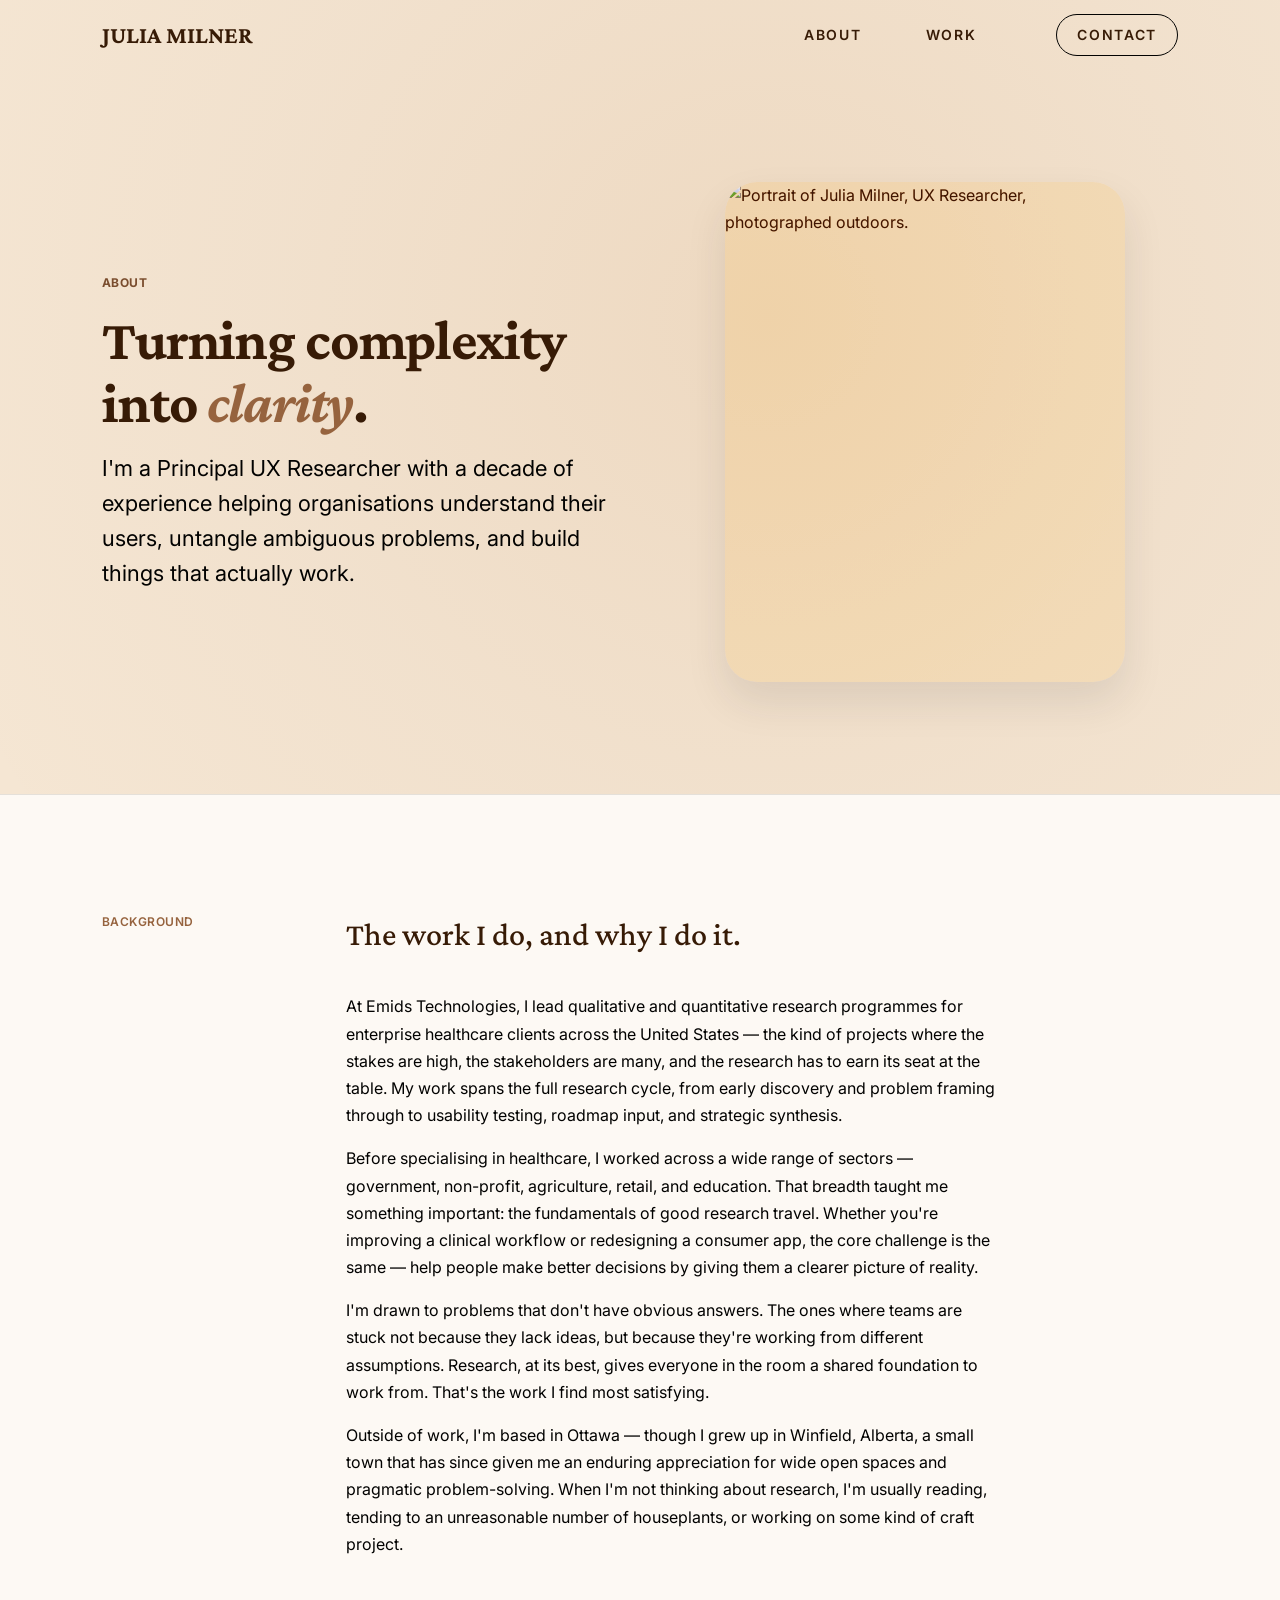
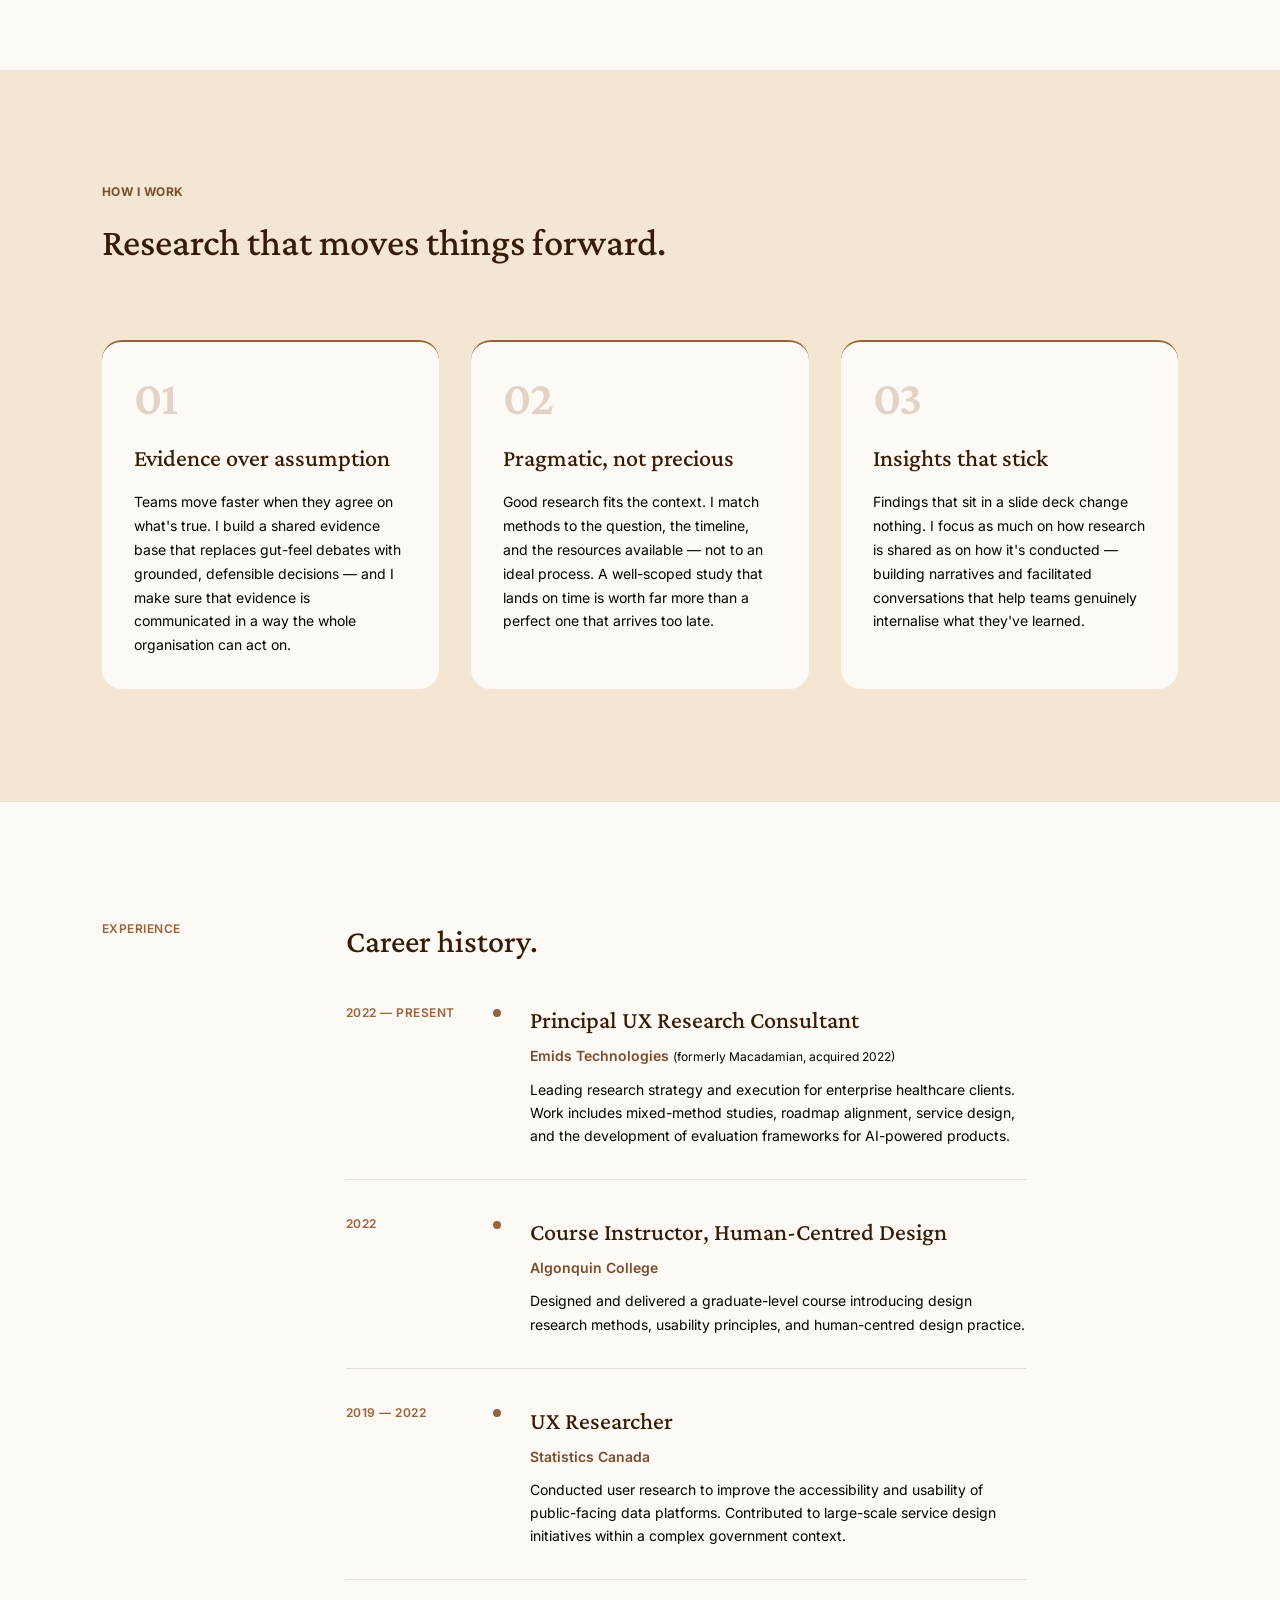
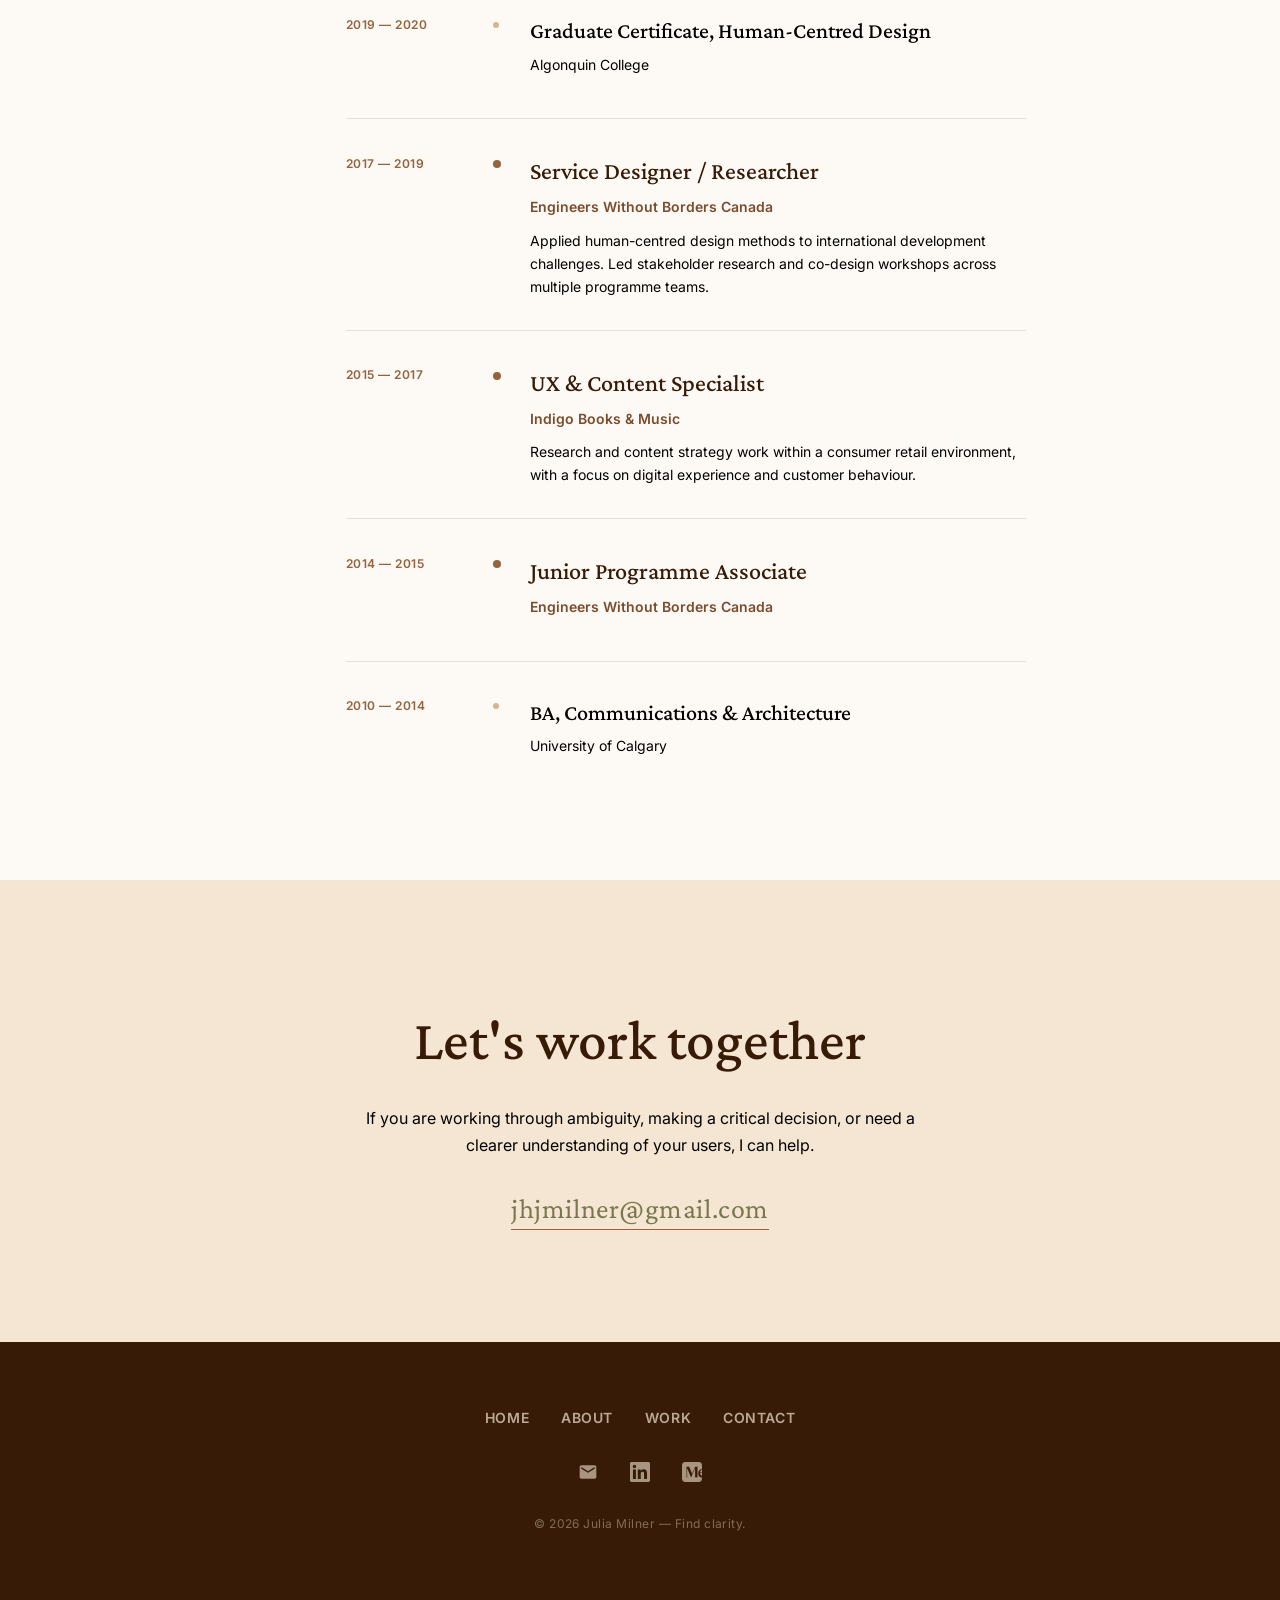
==== commit 6ddb14fc: "addition of Google Analytics tag" ====
--- a/about.html
+++ b/about.html
@@ -2,6 +2,16 @@
 <html lang="en">
 
 <head>
+        <!-- Google tag (gtag.js) -->
+    <script async src="https://www.googletagmanager.com/gtag/js?id=G-F00DKX60DQ"></script>
+    <script>
+    window.dataLayer = window.dataLayer || [];
+    function gtag(){dataLayer.push(arguments);}
+    gtag('js', new Date());
+
+    gtag('config', 'G-F00DKX60DQ');
+    </script>
+
     <meta charset="UTF-8" />
     <meta name="format-detection" content="telephone=no">
     <meta name="viewport" content="width=device-width, initial-scale=1.0" />
--- a/style.css
+++ b/style.css
@@ -10,7 +10,7 @@
     --color-bg-alt:       #F5E6D3; /* Brown - Soft section transitions */
     --color-bg-tan:       #D9B38C; /* Brown - Card backgrounds or emphasized blocks */
     --color-text:         #371B06; /* High-contrast body text */
-    --color-text-muted:   #5C402A; /* Secondary info and meta-text */
+    --color-text-muted:   #020201; /* Secondary info and meta-text */
     --color-accent:       #96633E; /* Brown - Primary brand color/Buttons */
     --color-accent-dk:    #7A4D2E; /* Brown - Accessible icons, links, and bold UI */
     --color-green-lt:     #A4AD6C; /* Green - soft backgrounds */
@@ -21,7 +21,7 @@
     --color-blue-lt:      #8EABB8; /* Blue - large UI elements, borders, decorations */
     --color-blue:         #4B6573; /* Blue - accessible text/icons */
     --color-blue-dk:      #32424A; /* Blue - high-contrast editorial moments */
-    --color-grey:         #706E6C;
+    --color-grey:         #706e6c; /* Grey - outlines and subtle border ele*/
     --color-red:          #91463D; /* Red - error states and critical accents */
     --color-border:       rgba(59, 44, 27, 0.122);
 
@@ -34,6 +34,8 @@
     --color-bg-blue-rgb:    235, 242, 245;
     --color-blue-lt-rgb:    142, 171, 184;
     --color-blue-rgb:       75, 101, 115;
+    --color-grey-rgb:       112, 110, 108;
+    --color-blue-dk-rgb:    50, 66, 74;
 
 
     /* Typography */
@@ -145,6 +147,11 @@
     clip: rect(0, 0, 0, 0);
     white-space: nowrap;
     border: 0;
+}
+
+/* SECTION HIDDEN UNTIL I COMPLETE IT */
+.hidden {
+    display: none;
 }
 
 /* ─── TYPOGRAPHY ─────────────────────────────── */
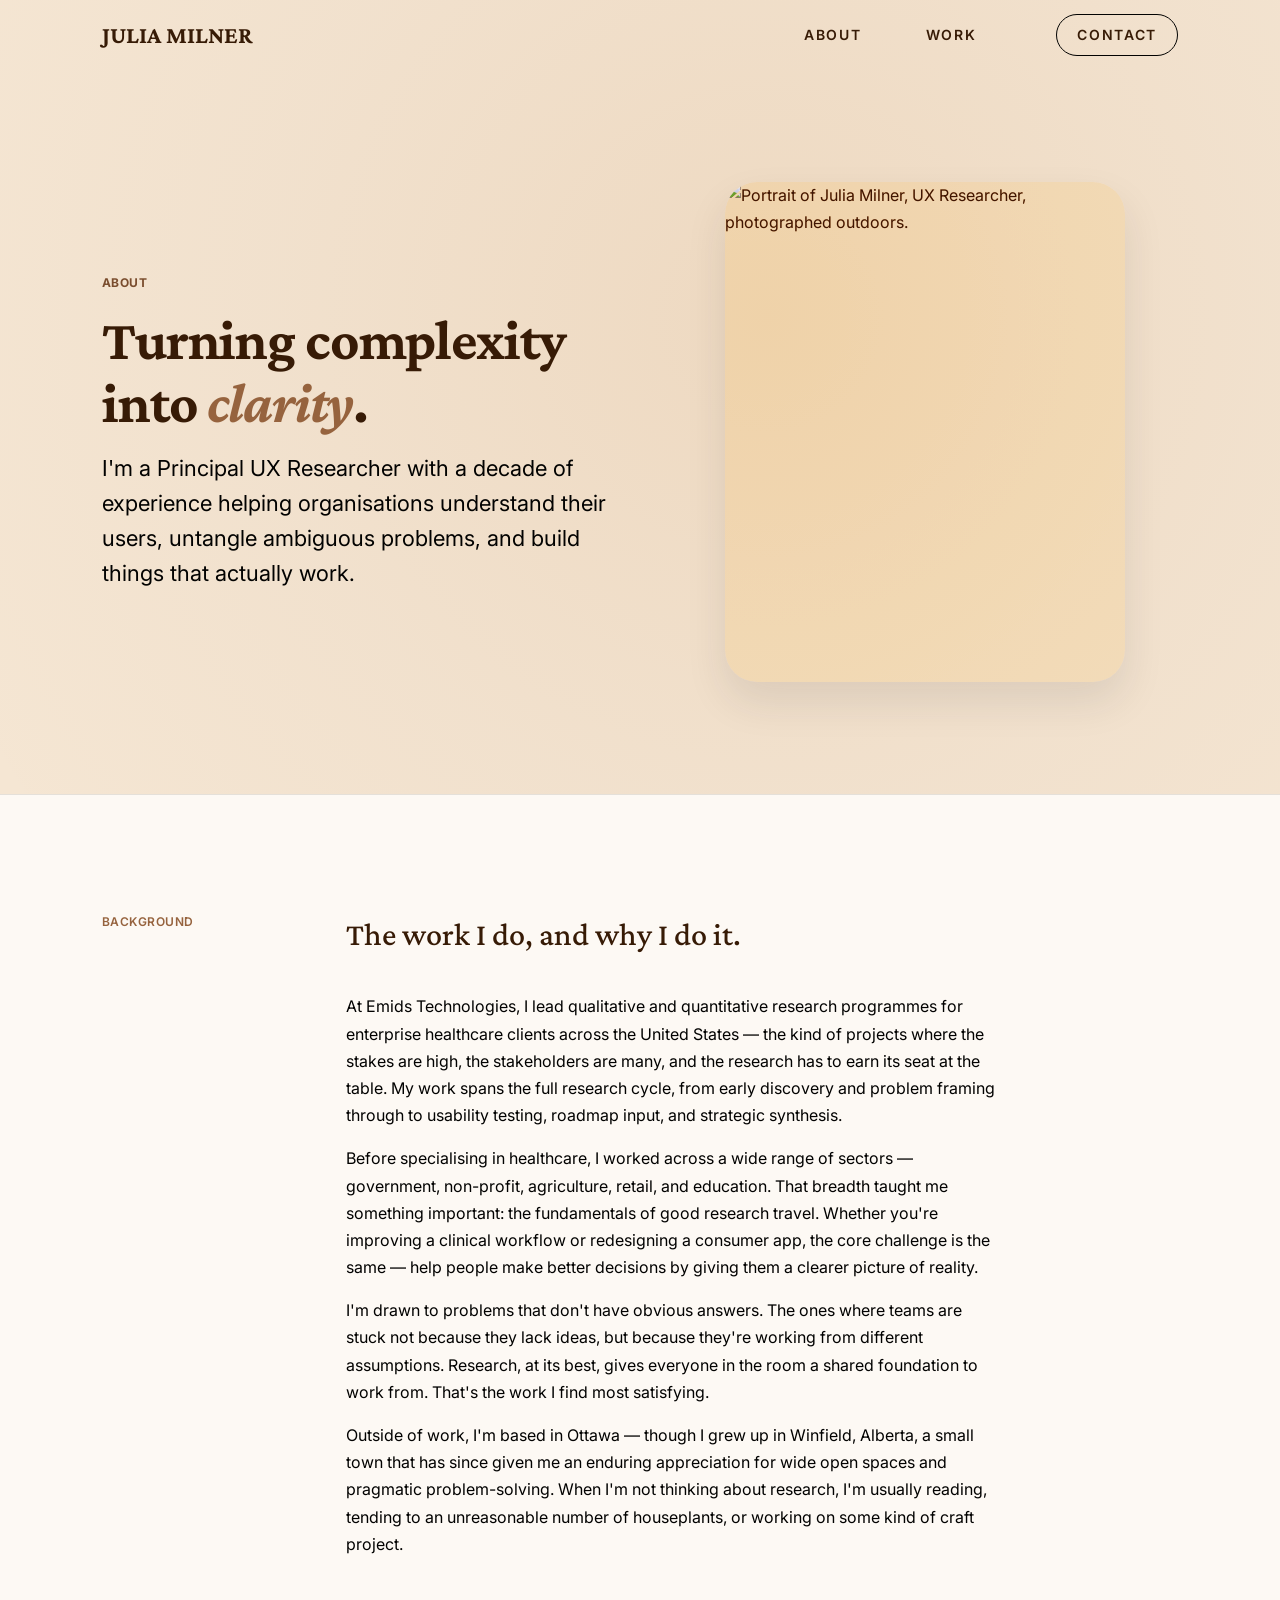
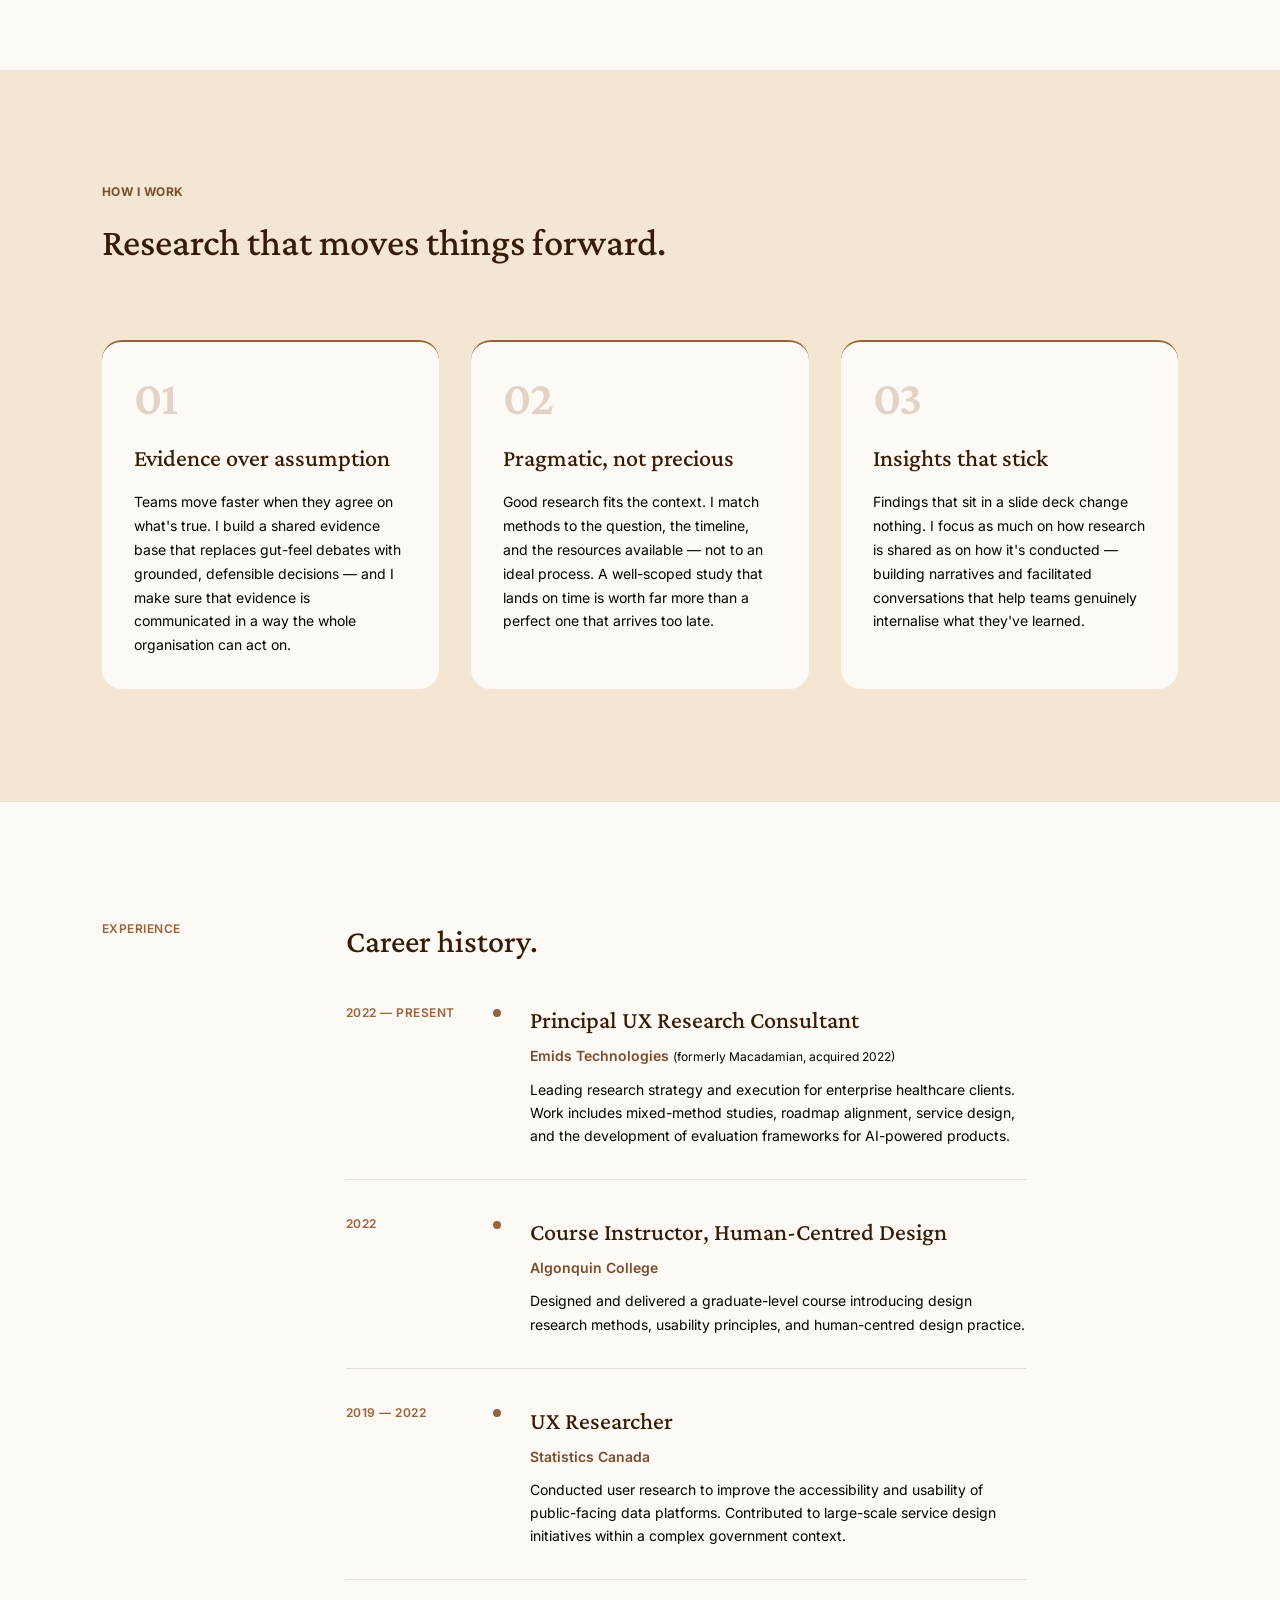
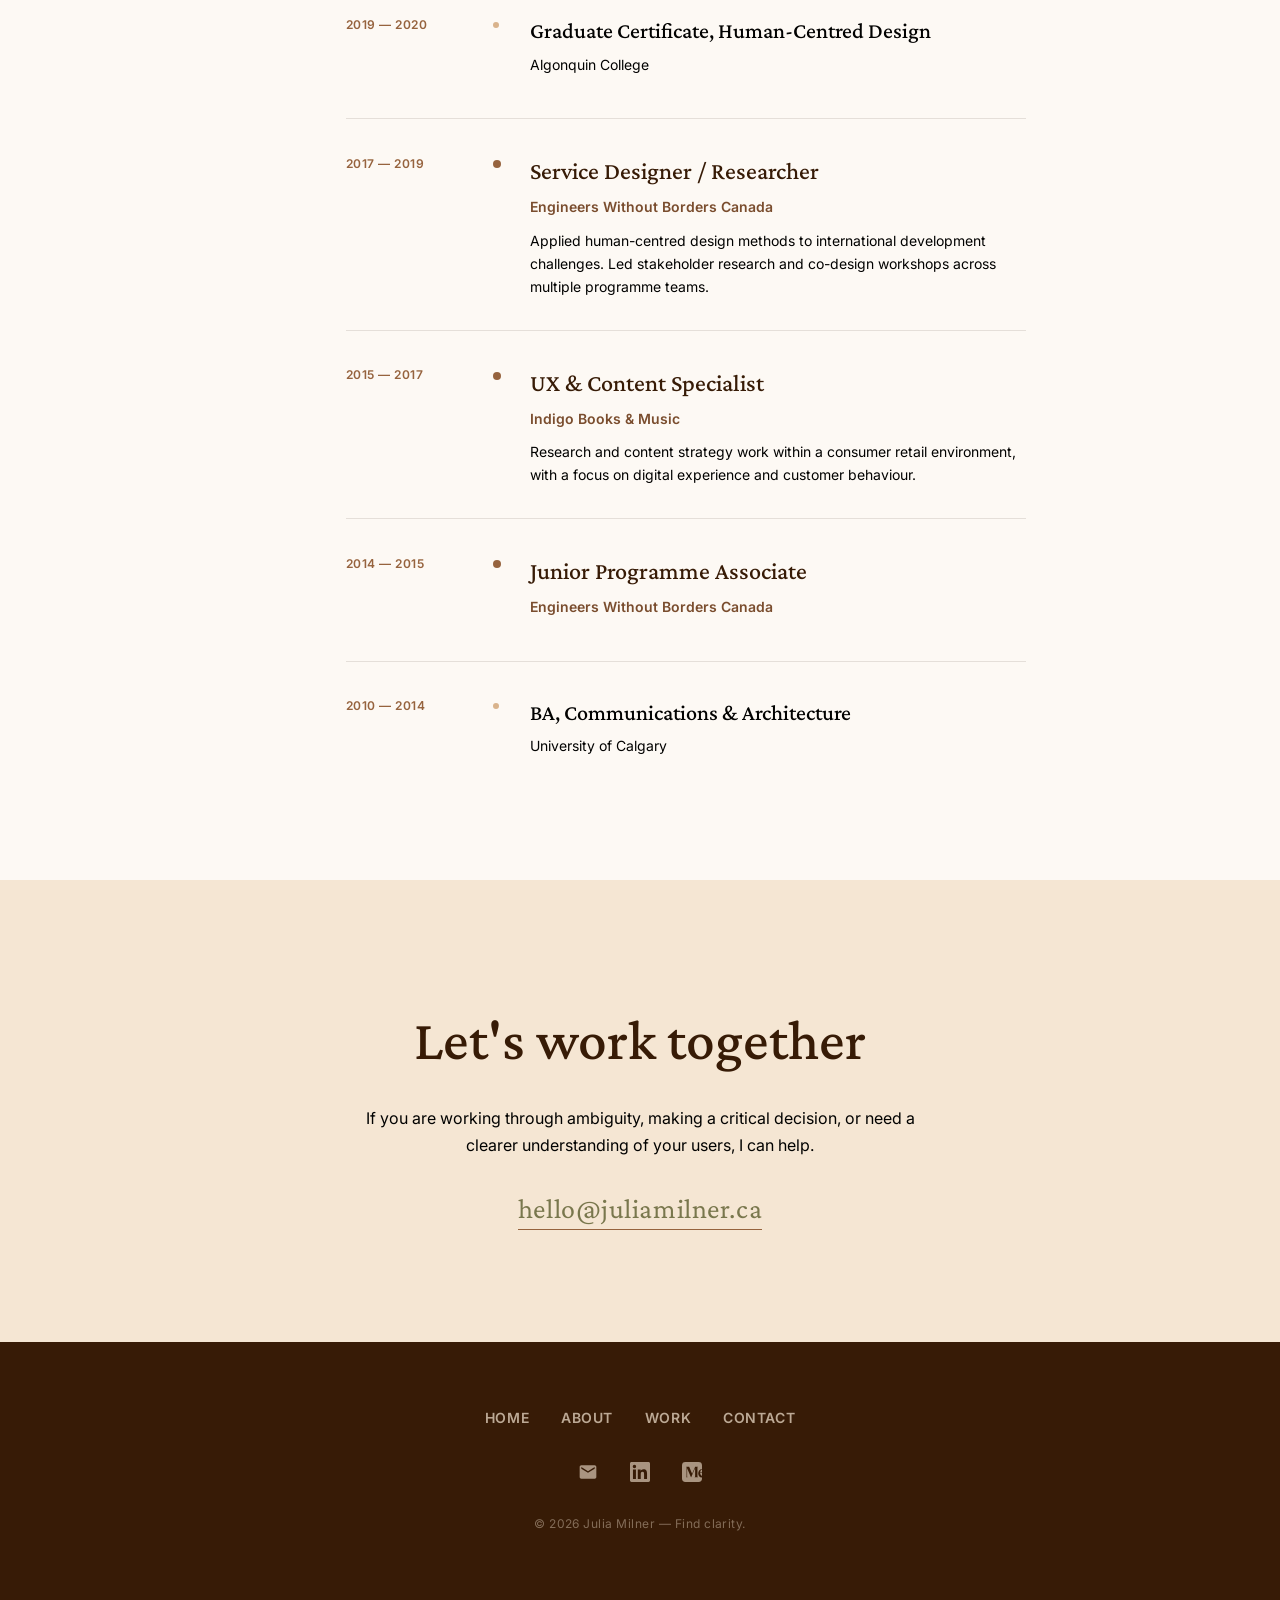
==== commit 0a3a7262: "email address update" ====
--- a/about.html
+++ b/about.html
@@ -334,7 +334,7 @@
         <div class="container contact-inner">
             <h2 id="contact-heading">Let's work together</h2>
             <p>If you are working through ambiguity, making a critical decision, or need a clearer understanding of your users, I can help.</p>
-            <a href="mailto:jhjmilner@gmail.com" class="contact-email">jhjmilner@gmail.com</a>
+            <a href="mailto:hello@juliamilner.ca" class="contact-email">hello@juliamilner.ca</a>
         </div>
     </section>
 
@@ -351,7 +351,7 @@
                 <a href="#contact">Contact</a>
             </nav>
             <div class="footer-social">
-                <a href="mailto:jhjmilner@gmail.com" aria-label="Send Julia an email">
+                <a href="mailto:hello@juliamilner.ca" aria-label="Send Julia an email">
                     <svg xmlns="http://www.w3.org/2000/svg" width="20" height="20" viewBox="0 0 24 24" fill="currentColor" aria-hidden="true">
                         <path d="M20 4H4c-1.1 0-2 .9-2 2v12c0 1.1.9 2 2 2h16c1.1 0 2-.9 2-2V6c0-1.1-.9-2-2-2zm0 4-8 5-8-5V6l8 5 8-5v2z"/>
                     </svg>
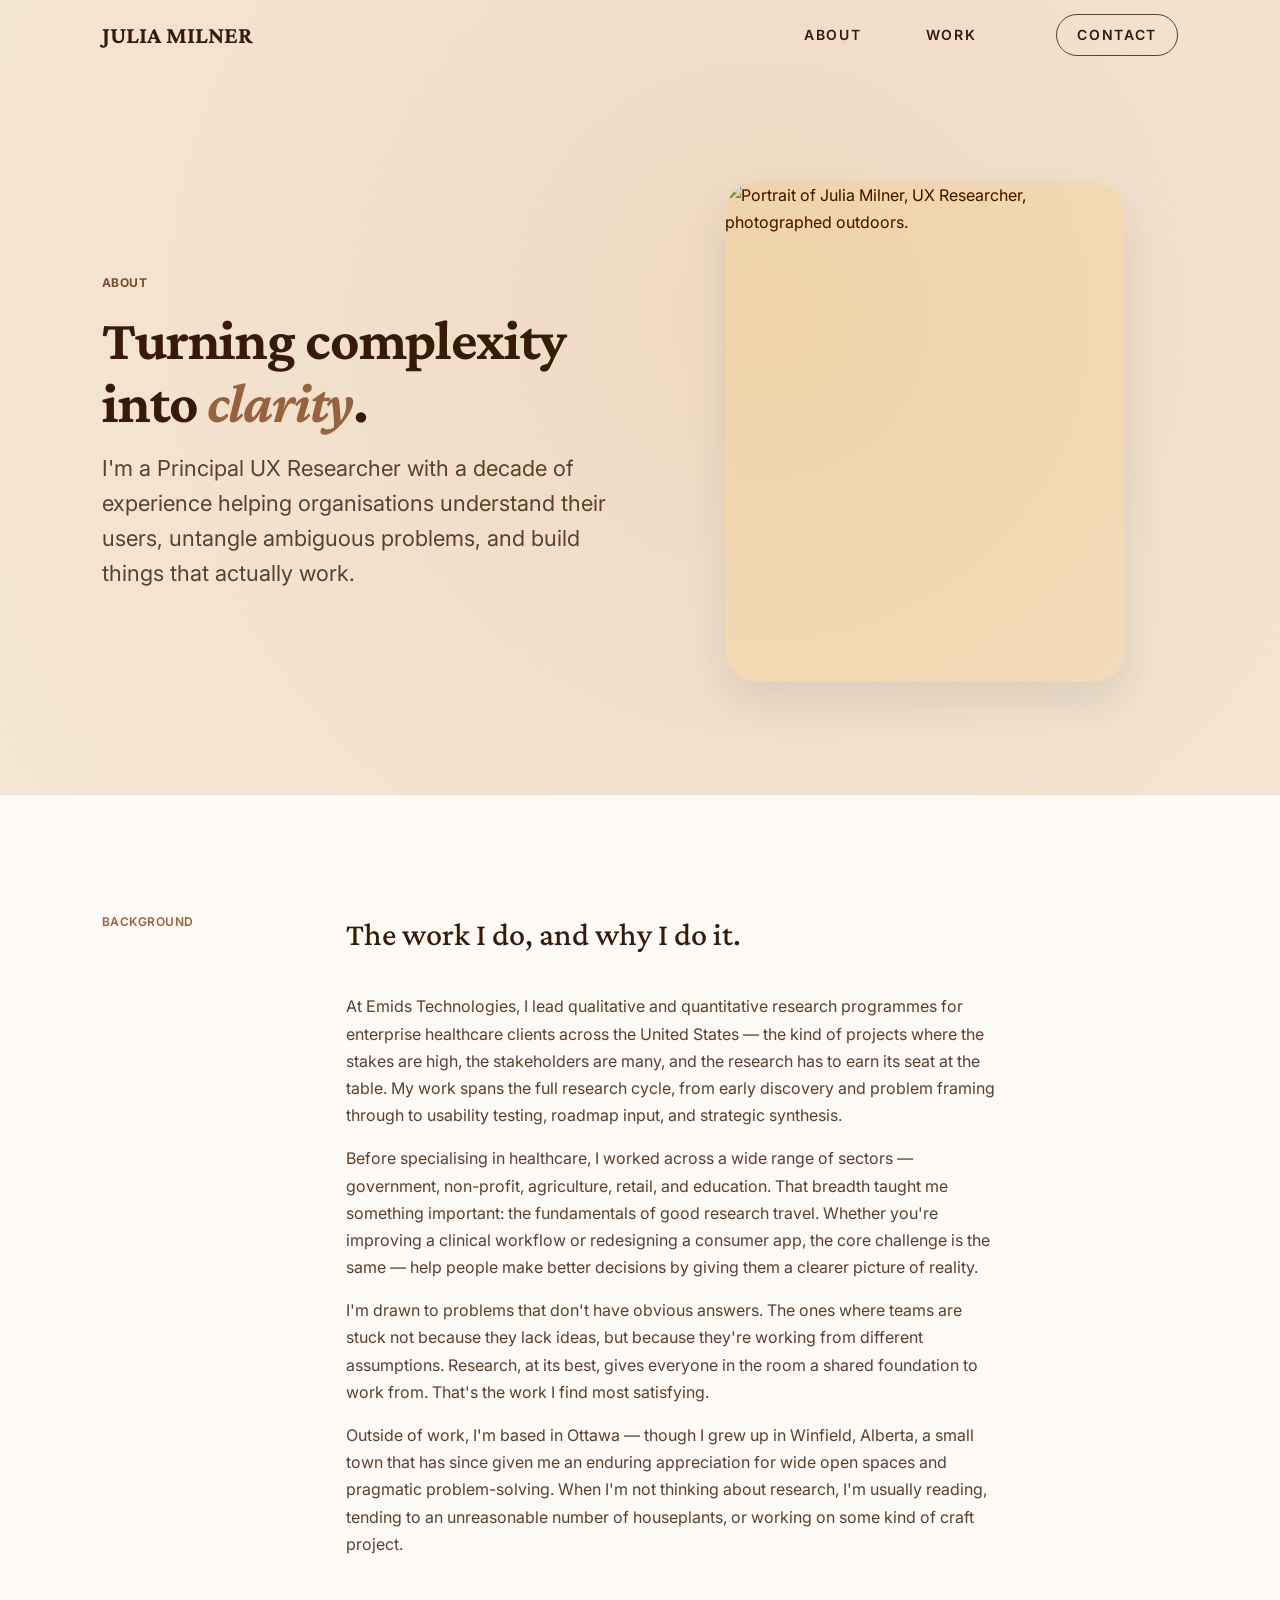
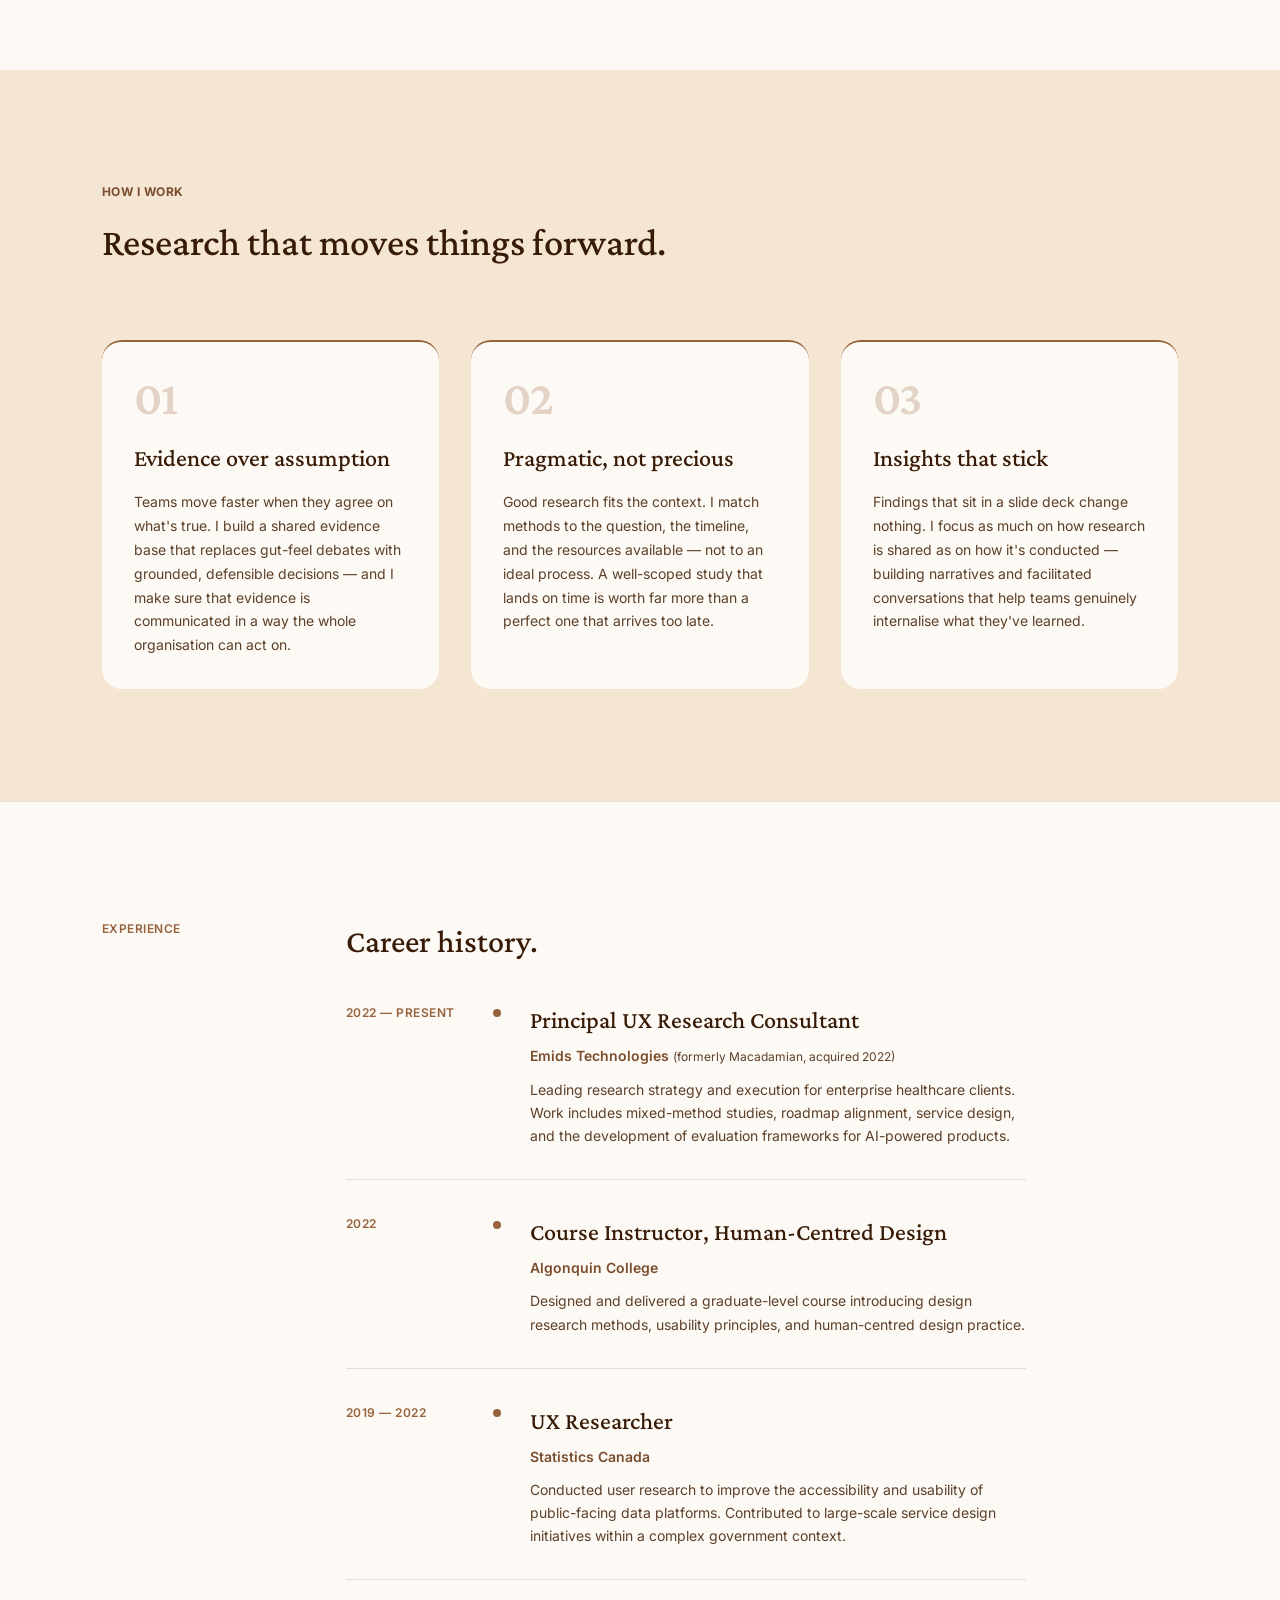
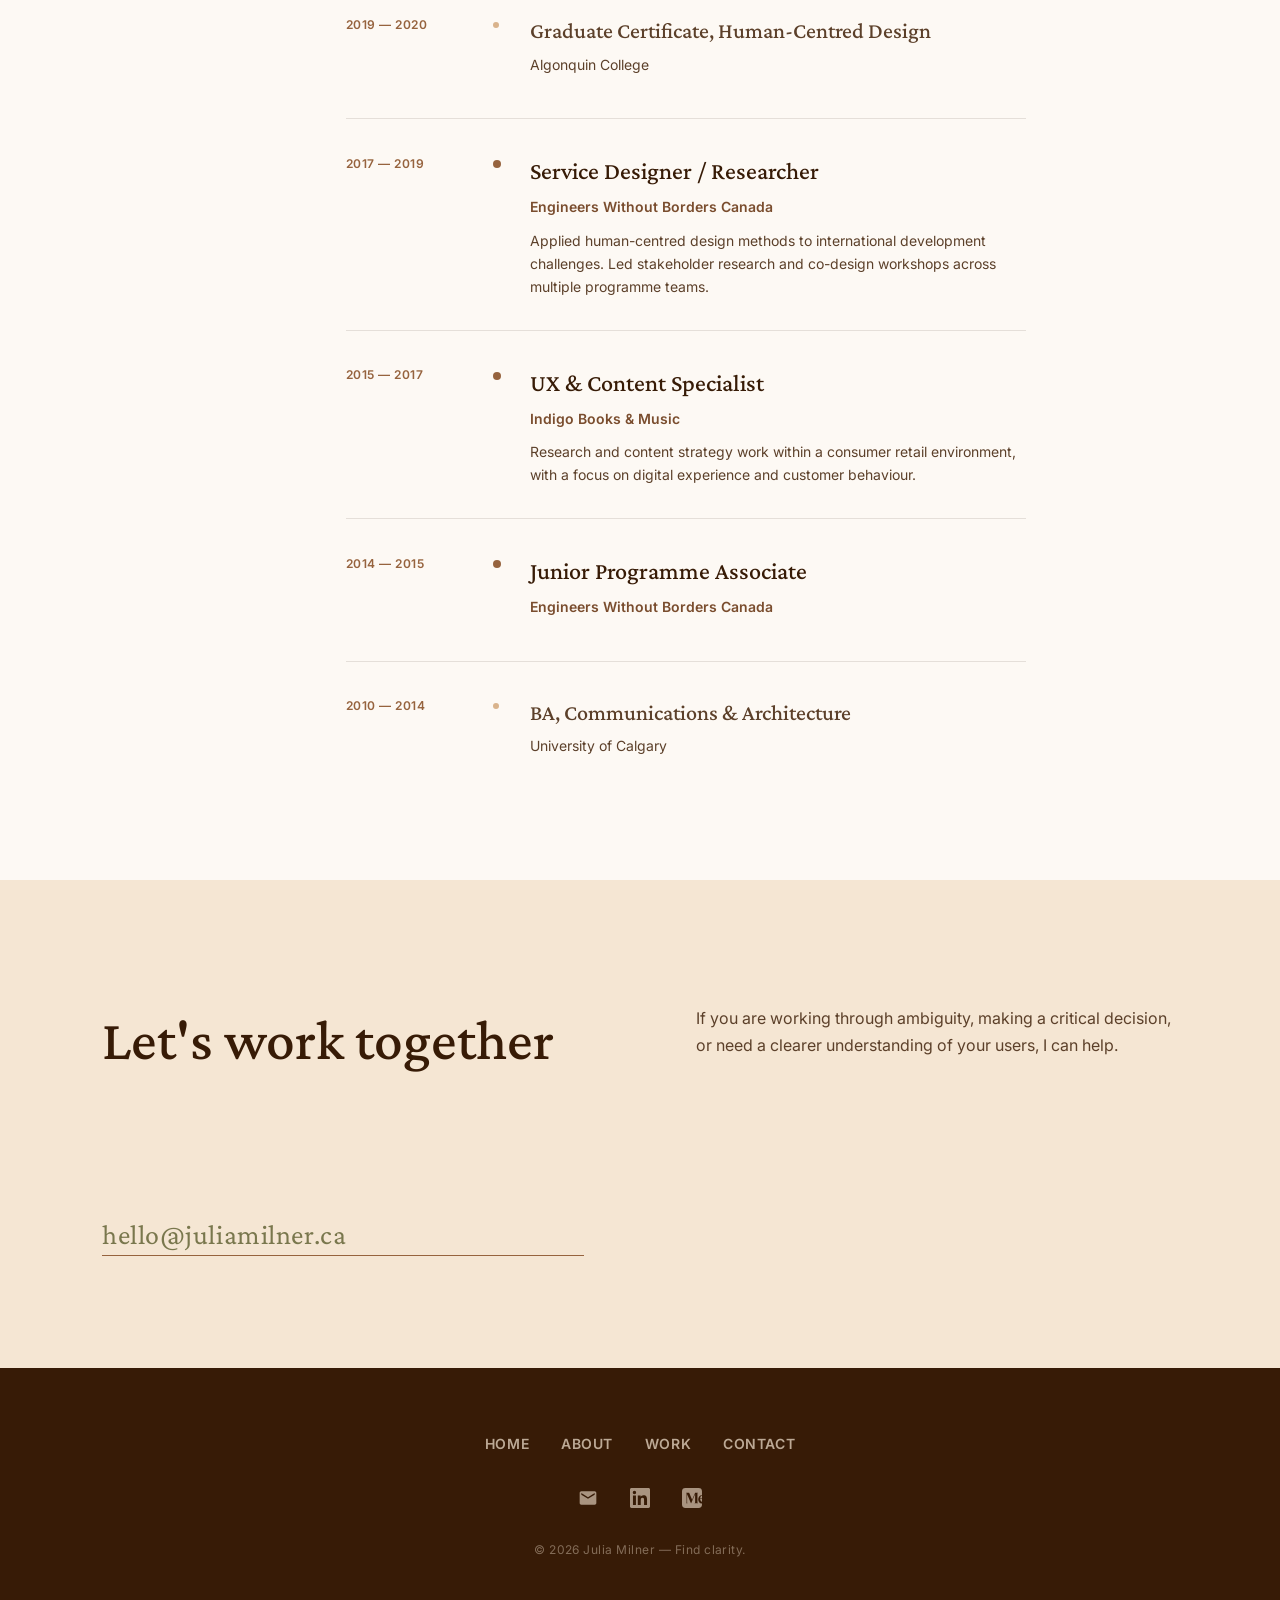
==== commit d90fa34b: "Newsletter sign-up form addition" ====
--- a/about.html
+++ b/about.html
@@ -3,13 +3,13 @@
 
 <head>
         <!-- Google tag (gtag.js) -->
-    <script async src="https://www.googletagmanager.com/gtag/js?id=G-F00DKX60DQ"></script>
+    <script async src="https://www.googletagmanager.com/gtag/js?id=G-MR30924S80"></script>
     <script>
     window.dataLayer = window.dataLayer || [];
     function gtag(){dataLayer.push(arguments);}
     gtag('js', new Date());
 
-    gtag('config', 'G-F00DKX60DQ');
+    gtag('config', 'G-MR30924S80');
     </script>
 
     <meta charset="UTF-8" />
@@ -30,6 +30,16 @@
     <!-- Stylesheets: base first, then about-page extensions -->
     <link rel="stylesheet" href="style.css" />
     <link rel="stylesheet" href="about-styles.css" />
+        
+    <!-- MailerLite Universal -->
+    <script>
+        (function(w,d,e,u,f,l,n){w[f]=w[f]||function(){(w[f].q=w[f].q||[])
+        .push(arguments);},l=d.createElement(e),l.async=1,l.src=u,
+        n=d.getElementsByTagName(e)[0],n.parentNode.insertBefore(l,n);})
+        (window,document,'script','https://assets.mailerlite.com/js/universal.js','ml');
+        ml('account', '2334765');
+    </script>
+    <!-- End MailerLite Universal -->
 </head>
 
 <body>
--- a/style.css
+++ b/style.css
@@ -10,7 +10,7 @@
     --color-bg-alt:       #F5E6D3; /* Brown - Soft section transitions */
     --color-bg-tan:       #D9B38C; /* Brown - Card backgrounds or emphasized blocks */
     --color-text:         #371B06; /* High-contrast body text */
-    --color-text-muted:   #020201; /* Secondary info and meta-text */
+    --color-text-muted:   #5C402A; /* Secondary info and meta-text */
     --color-accent:       #96633E; /* Brown - Primary brand color/Buttons */
     --color-accent-dk:    #7A4D2E; /* Brown - Accessible icons, links, and bold UI */
     --color-green-lt:     #A4AD6C; /* Green - soft backgrounds */
@@ -1076,10 +1076,36 @@
     pointer-events: none;
 }
 
+/* ─── CONTACT SECTION: TWO-COLUMN LAYOUT ────── */
+
 .contact-inner {
     position: relative;
     z-index: 1;
-    max-width: 640px;
+    max-width: var(--max-width);          /* full container width, not 640px */
+    display: grid;
+    grid-template-columns: 1fr 1fr;
+    gap: var(--space-xl);
+    align-items: center;
+    text-align: left;                      /* override the section-level text-align: center */
+}
+
+.contact-text {
+    display: flex;
+    flex-direction: column;
+    align-items: flex-start;
+    gap: var(--space-sm);
+}
+
+.contact-text p {
+    margin-bottom: 0;
+}
+
+.contact-newsletter {
+    background-color: var(--color-bg);
+    border-radius: 20px;
+    padding: var(--space-md);
+    /* Subtle lift to distinguish the card from the section bg */
+    box-shadow: 0 8px 32px rgba(55, 27, 6, 0.08);
 }
 
 .contact-inner h2 {
@@ -1112,6 +1138,48 @@
 .contact-email:hover {
     opacity: 0.7;
     color: var(--color-accent);
+}
+
+/* ─── MAILERLITE UNIVERSAL FORM OVERRIDES ────── */
+/* The Universal embed injects its own styles. These overrides
+   align the form's typography and colours with the site design.
+   Scoped to .contact-newsletter to avoid affecting other embeds. */
+
+.contact-newsletter .ml-embedded * {
+    font-family: var(--font-sans) !important;
+}
+
+/* Form title */
+.contact-newsletter .ml-embedded h4 {
+    font-family: var(--font-serif) !important;
+    font-size: var(--typescale-headline-small) !important;
+    font-weight: var(--weight-headline) !important;
+    color: var(--color-text) !important;
+    margin-bottom: var(--space-xs) !important;
+}
+
+/* Form description text */
+.contact-newsletter .ml-embedded p {
+    font-size: var(--typescale-body-medium) !important;
+    color: var(--color-text-muted) !important;
+    line-height: var(--lineheight-body) !important;
+    max-width: none !important;
+    padding: 0 !important;
+    margin-bottom: var(--space-sm) !important;
+}
+
+/* ─── RESPONSIVE: MOBILE ─────────────────────── */
+/* Stack to single column below 640px */
+@media (max-width: 640px) {
+    .contact-inner {
+        grid-template-columns: 1fr;
+        gap: var(--space-lg);
+        text-align: center;
+    }
+
+    .contact-text {
+        align-items: center;
+    }
 }
 
 /* ─── FOOTER ─────────────────────────────────── */
